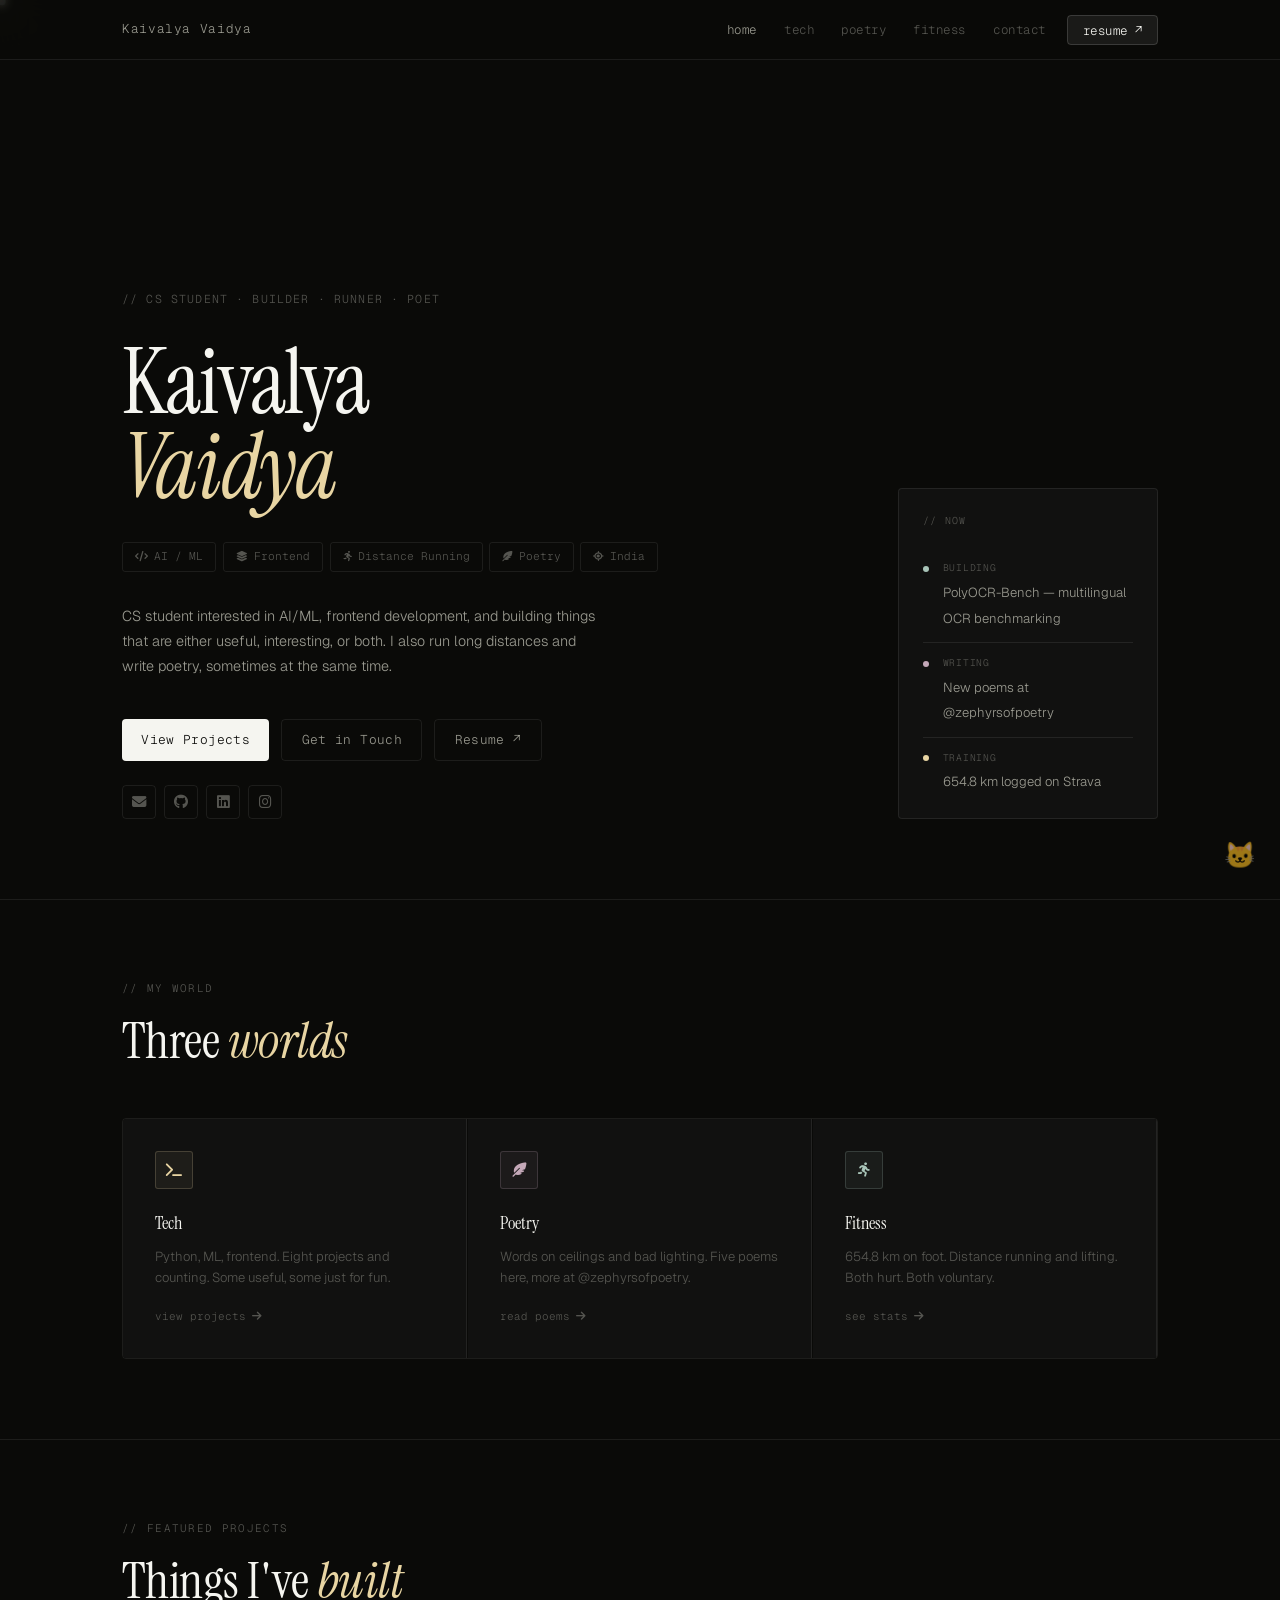
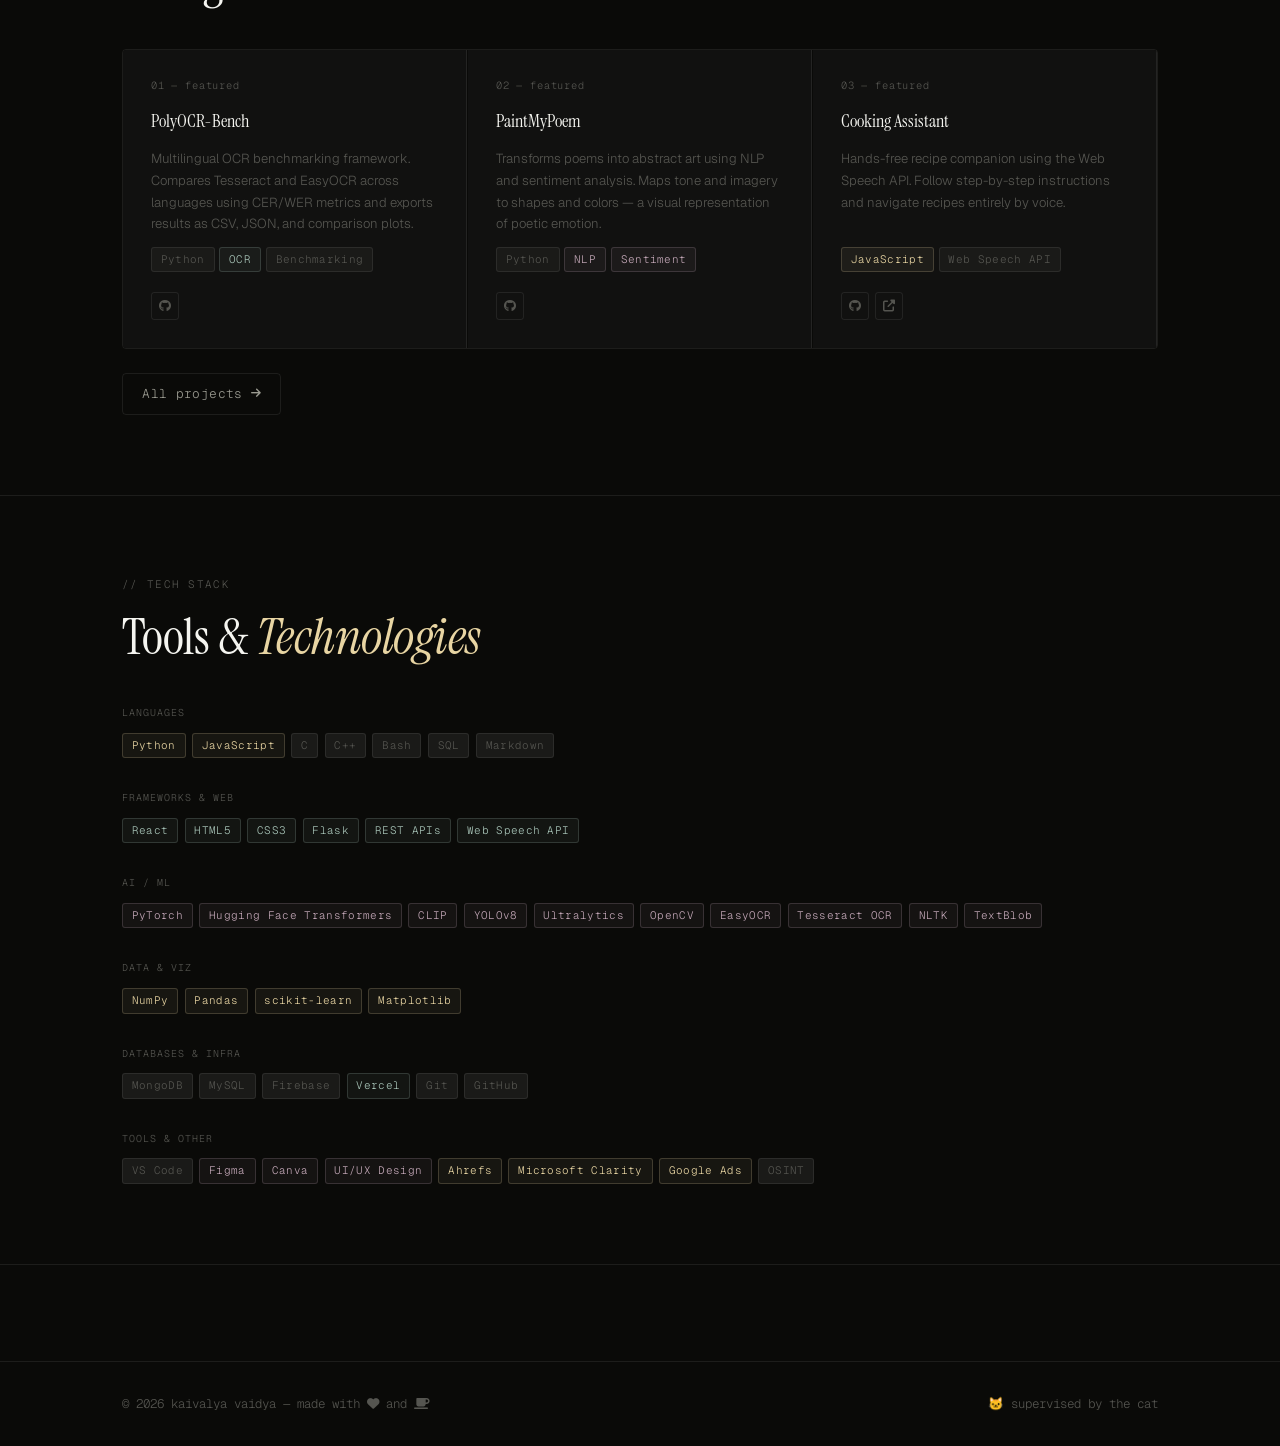
==== index.html @ 2d0f3a25 "theme redo" ====
<!DOCTYPE html>
<html lang="en">
<head>
<meta charset="UTF-8">
<meta name="viewport" content="width=device-width, initial-scale=1.0">
<title>Kaivalya Vaidya</title>
<link rel="icon" type="image/png" sizes="32x32" href="assets/favicon/favicon-32x32.png">
<link rel="icon" type="image/svg+xml" href="assets/favicon/favicon.svg">
<link rel="apple-touch-icon" sizes="180x180" href="assets/favicon/apple-touch-icon.png">
<link rel="preconnect" href="https://fonts.googleapis.com">
<link href="https://fonts.googleapis.com/css2?family=Instrument+Serif:ital@0;1&family=Geist+Mono:wght@300;400;500&family=Geist:wght@300;400;500&display=swap" rel="stylesheet">
<link href="https://cdnjs.cloudflare.com/ajax/libs/font-awesome/6.4.0/css/all.min.css" rel="stylesheet">
<link rel="stylesheet" href="css/main.css">
<style>
/* HERO */
.hero {
  min-height: 100vh;
  display: flex; align-items: flex-end;
  position: relative;
  border-bottom: 1px solid var(--line);
  overflow: hidden;
}
#hero-canvas {
  position: absolute; inset: 0;
  width: 100%; height: 100%;
  pointer-events: none; z-index: 0;
}
.hero-inner {
  position: relative; z-index: 1;
  width: 100%; max-width: 1100px;
  margin: 0 auto;
  padding: calc(var(--nav-h) + 6rem) 2rem 5rem;
  display: grid;
  grid-template-columns: 1fr 260px;
  gap: 4rem; align-items: end;
}
.hero-kicker {
  font-family: 'Geist Mono', monospace;
  font-size: 0.72rem; color: var(--t3);
  letter-spacing: 0.1em; text-transform: uppercase;
  margin-bottom: 2rem;
  opacity: 0; animation: riseUp 0.6s ease 0.1s forwards;
}
.hero-name {
  font-family: 'Instrument Serif', serif;
  font-size: clamp(3.5rem, 7vw, 6rem);
  font-weight: 400; line-height: 0.95;
  letter-spacing: -0.02em;
  margin-bottom: 2rem;
  opacity: 0; animation: riseUp 0.7s cubic-bezier(0.22,1,0.36,1) 0.2s forwards;
}
.hero-name .line2 { display: block; color: var(--gold); font-style: italic; }
.hero-chips {
  display: flex; flex-wrap: wrap; gap: 0.4rem;
  margin-bottom: 2rem;
  opacity: 0; animation: riseUp 0.6s ease 0.35s forwards;
}
.chip {
  display: inline-flex; align-items: center; gap: 0.4rem;
  padding: 0.3rem 0.75rem;
  border: 1px solid var(--line); border-radius: 3px;
  font-family: 'Geist Mono', monospace;
  font-size: 0.7rem; color: var(--t3);
  transition: border-color 0.2s, color 0.2s, transform 0.2s;
}
.chip:hover { border-color: var(--line-s); color: var(--t2); transform: translateY(-2px); }
.chip i { font-size: 0.65rem; }
.hero-bio {
  color: var(--t2); font-size: 0.9rem; line-height: 1.75;
  font-weight: 300; max-width: 480px; margin-bottom: 2.5rem;
  opacity: 0; animation: riseUp 0.6s ease 0.45s forwards;
}
.hero-actions {
  display: flex; gap: 0.75rem; flex-wrap: wrap;
  opacity: 0; animation: riseUp 0.6s ease 0.55s forwards;
}
.hero-socials {
  display: flex; gap: 0.5rem; margin-top: 1.5rem;
  opacity: 0; animation: riseUp 0.6s ease 0.65s forwards;
}

/* NOW CARD */
.now-card {
  background: var(--bg-2); border: 1px solid var(--line);
  border-radius: 4px; padding: 1.5rem;
  opacity: 0; animation: riseUp 0.7s cubic-bezier(0.22,1,0.36,1) 0.3s forwards;
}
.now-card-label {
  font-family: 'Geist Mono', monospace; font-size: 0.62rem;
  color: var(--t3); letter-spacing: 0.12em; text-transform: uppercase;
  margin-bottom: 1.2rem;
}
.now-item {
  display: flex; align-items: flex-start; gap: 0.85rem;
  padding: 0.75rem 0; border-bottom: 1px solid var(--line);
}
.now-item:last-child { border-bottom: none; padding-bottom: 0; }
.now-dot {
  width: 6px; height: 6px; border-radius: 50%; margin-top: 0.35rem; flex-shrink: 0;
}
.now-dot.blue  { background: var(--teal); }
.now-dot.pink  { background: var(--mauve); }
.now-dot.gold  { background: var(--gold); }
.now-item-text small {
  display: block; font-family: 'Geist Mono', monospace;
  font-size: 0.6rem; color: var(--t3); letter-spacing: 0.08em;
  text-transform: uppercase; margin-bottom: 0.2rem;
}
.now-item-text span { font-size: 0.82rem; color: var(--t2); font-weight: 300; }

/* WORLD SECTION */
.world-section {
  padding: 5rem 0; border-bottom: 1px solid var(--line);
}
.world-grid {
  display: grid; grid-template-columns: repeat(3,1fr);
  gap: 1px; margin-top: 3rem;
  border: 1px solid var(--line); border-radius: 4px; overflow: hidden;
}
.world-card {
  background: var(--bg-2); padding: 2rem;
  border-right: 1px solid var(--line);
  transition: background 0.2s; text-decoration: none; display: block;
}
.world-card:hover { background: var(--bg-3); }
.world-card-icon {
  width: 38px; height: 38px; border-radius: 3px;
  border: 1px solid var(--line); display: flex;
  align-items: center; justify-content: center;
  font-size: 0.9rem; margin-bottom: 1.25rem;
}
.world-card-icon.gold  { color: var(--gold);  border-color: rgba(232,213,163,0.2); background: rgba(232,213,163,0.06); }
.world-card-icon.teal  { color: var(--teal);  border-color: rgba(168,196,184,0.2); background: rgba(168,196,184,0.06); }
.world-card-icon.mauve { color: var(--mauve); border-color: rgba(196,168,184,0.2); background: rgba(196,168,184,0.06); }
.world-card h3 {
  font-family: 'Instrument Serif', serif; font-size: 1.15rem;
  font-weight: 400; color: var(--t1); margin-bottom: 0.5rem;
}
.world-card p { font-size: 0.82rem; color: var(--t3); line-height: 1.6; margin-bottom: 1.25rem; }
.world-link {
  font-family: 'Geist Mono', monospace; font-size: 0.68rem;
  color: var(--t3); display: flex; align-items: center; gap: 0.35rem;
  transition: color 0.2s;
}
.world-card:hover .world-link { color: var(--t2); }
.world-card:hover .world-link i { transform: translateX(3px); }
.world-link i { transition: transform 0.2s; }

/* FEATURED PROJECTS */
.featured-section { padding: 5rem 0; border-bottom: 1px solid var(--line); }
.projects-row {
  display: grid; grid-template-columns: repeat(3,1fr);
  gap: 1px; margin-top: 2.5rem;
  border: 1px solid var(--line); border-radius: 4px; overflow: hidden;
}
.proj-card {
  background: var(--bg-2); padding: 1.75rem;
  border-right: 1px solid var(--line);
  display: flex; flex-direction: column; gap: 0.75rem;
  transition: background 0.2s;
}
.proj-card:hover { background: var(--bg-3); }
.proj-num {
  font-family: 'Geist Mono', monospace; font-size: 0.65rem;
  color: var(--t3); letter-spacing: 0.08em;
}
.proj-name {
  font-family: 'Instrument Serif', serif; font-size: 1.15rem;
  font-weight: 400; color: var(--t1);
}
.proj-desc { font-size: 0.82rem; color: var(--t3); line-height: 1.65; flex: 1; font-weight: 300; }
.proj-tags { display: flex; flex-wrap: wrap; gap: 0.3rem; margin-top: auto; }
.proj-links { display: flex; gap: 0.4rem; margin-top: 0.5rem; }
.proj-links a {
  width: 28px; height: 28px; display: flex; align-items: center;
  justify-content: center; border: 1px solid var(--line); border-radius: 3px;
  color: var(--t3); font-size: 0.75rem; text-decoration: none; transition: all 0.2s;
}
.proj-links a:hover { border-color: var(--line-s); color: var(--t1); }

/* KEYFRAMES */
@keyframes riseUp {
  from { opacity: 0; transform: translateY(22px); }
  to   { opacity: 1; transform: translateY(0); }
}

@media (max-width: 900px) {
  .hero-inner { grid-template-columns: 1fr; gap: 2rem; }
  .now-card { display: none; }
  .world-grid { grid-template-columns: 1fr; }
  .projects-row { grid-template-columns: 1fr; }
}
@media (max-width: 560px) {
  .hero-name { font-size: clamp(2.8rem,12vw,3.5rem); }
}
</style>
</head>
<body>

<nav>
  <div class="nav-inner">
    <a href="index.html" class="logo">Kaivalya Vaidya</a>
    <ul class="nav-links">
      <li><a href="index.html" class="active">home</a></li>
      <li><a href="pages/tech.html">tech</a></li>
      <li><a href="pages/poetry.html">poetry</a></li>
      <li><a href="pages/running.html">fitness</a></li>
      <li><a href="pages/contact.html">contact</a></li>
      <li><a href="#" class="nav-pill resume-link hide-sm">resume ↗</a></li>
    </ul>
  </div>
</nav>

<section class="hero">
  <canvas id="hero-canvas"></canvas>
  <div class="hero-inner">
    <div class="hero-left">
      <div class="hero-kicker">// cs student · builder · runner · poet</div>
      <h1 class="hero-name">Kaivalya<span class="line2">Vaidya</span></h1>
      <div class="hero-chips">
        <span class="chip"><i class="fas fa-code"></i> AI / ML</span>
        <span class="chip"><i class="fas fa-layer-group"></i> Frontend</span>
        <span class="chip"><i class="fas fa-running"></i> Distance Running</span>
        <span class="chip"><i class="fas fa-feather-alt"></i> Poetry</span>
        <span class="chip"><i class="fas fa-location"></i>  India</span>
      </div>
      <p class="hero-bio">CS student interested in AI/ML, frontend development, and building things that are either useful, interesting, or both. I also run long distances and write poetry, sometimes at the same time.</p>
      <div class="hero-actions">
        <a href="pages/tech.html" class="btn btn-primary">View Projects</a>
        <a href="pages/contact.html" class="btn btn-ghost">Get in Touch</a>
        <a href="#" class="btn btn-ghost resume-link">Resume ↗</a>
      </div>
      <div class="hero-socials">
        <div class="social-links">
          <a href="mailto:kaivalyavaidya.work@gmail.com" title="Email"><i class="fas fa-envelope"></i></a>
          <a href="https://github.com/kayvour" target="_blank" title="GitHub"><i class="fab fa-github"></i></a>
          <a href="https://www.linkedin.com/in/kaivalya-vaidya/" target="_blank" title="LinkedIn"><i class="fab fa-linkedin"></i></a>
          <a href="https://www.instagram.com/zephyrsofpoetry" target="_blank" title="Instagram"><i class="fab fa-instagram"></i></a>
        </div>
      </div>
    </div>
    <div class="now-card">
      <div class="now-card-label">// now</div>
      <div class="now-item">
        <div class="now-dot blue"></div>
        <div class="now-item-text">
          <small>building</small>
          <span>PolyOCR-Bench — multilingual OCR benchmarking</span>
        </div>
      </div>
      <div class="now-item">
        <div class="now-dot pink"></div>
        <div class="now-item-text">
          <small>writing</small>
          <span>New poems at @zephyrsofpoetry</span>
        </div>
      </div>
      <div class="now-item">
        <div class="now-dot gold"></div>
        <div class="now-item-text">
          <small>training</small>
          <span>654.8 km logged on Strava</span>
        </div>
      </div>
    </div>
  </div>
</section>

<section class="world-section">
  <div class="container">
    <span class="section-label">// my world</span>
    <h2 class="section-title">Three <em>worlds</em></h2>
    <div class="world-grid">
      <a href="pages/tech.html" class="world-card fade-up">
        <div class="world-card-icon gold"><i class="fas fa-terminal"></i></div>
        <h3>Tech</h3>
        <p>Python, ML, frontend. Eight projects and counting. Some useful, some just for fun.</p>
        <span class="world-link">view projects <i class="fas fa-arrow-right"></i></span>
      </a>
      <a href="pages/poetry.html" class="world-card fade-up">
        <div class="world-card-icon mauve"><i class="fas fa-feather-alt"></i></div>
        <h3>Poetry</h3>
        <p>Words on ceilings and bad lighting. Five poems here, more at @zephyrsofpoetry.</p>
        <span class="world-link">read poems <i class="fas fa-arrow-right"></i></span>
      </a>
      <a href="pages/running.html" class="world-card fade-up">
        <div class="world-card-icon teal"><i class="fas fa-running"></i></div>
        <h3>Fitness</h3>
        <p>654.8 km on foot. Distance running and lifting. Both hurt. Both voluntary.</p>
        <span class="world-link">see stats <i class="fas fa-arrow-right"></i></span>
      </a>
    </div>
  </div>
</section>

<section class="featured-section">
  <div class="container">
    <span class="section-label">// featured projects</span>
    <h2 class="section-title">Things I've <em>built</em></h2>
    <div class="projects-row">
      <div class="proj-card fade-up">
        <div class="proj-num">01 — featured</div>
        <div class="proj-name">PolyOCR-Bench</div>
        <p class="proj-desc">Multilingual OCR benchmarking framework. Compares Tesseract and EasyOCR across languages using CER/WER metrics and exports results as CSV, JSON, and comparison plots.</p>
        <div class="proj-tags">
          <span class="tag">Python</span><span class="tag cool">OCR</span><span class="tag">Benchmarking</span>
        </div>
        <div class="proj-links">
          <a href="https://github.com/kayvour/poly-ocr" target="_blank"><i class="fab fa-github"></i></a>
        </div>
      </div>
      <div class="proj-card fade-up">
        <div class="proj-num">02 — featured</div>
        <div class="proj-name">PaintMyPoem</div>
        <p class="proj-desc">Transforms poems into abstract art using NLP and sentiment analysis. Maps tone and imagery to shapes and colors — a visual representation of poetic emotion.</p>
        <div class="proj-tags">
          <span class="tag">Python</span><span class="tag soft">NLP</span><span class="tag soft">Sentiment</span>
        </div>
        <div class="proj-links">
          <a href="https://github.com/kayvour/PaintMyPoem" target="_blank"><i class="fab fa-github"></i></a>
        </div>
      </div>
      <div class="proj-card fade-up">
        <div class="proj-num">03 — featured</div>
        <div class="proj-name">Cooking Assistant</div>
        <p class="proj-desc">Hands-free recipe companion using the Web Speech API. Follow step-by-step instructions and navigate recipes entirely by voice.</p>
        <div class="proj-tags">
          <span class="tag warm">JavaScript</span><span class="tag">Web Speech API</span>
        </div>
        <div class="proj-links">
          <a href="https://github.com/kayvour/cooking-assistant" target="_blank"><i class="fab fa-github"></i></a>
          <a href="https://cooking-assistant-phi.vercel.app/" target="_blank"><i class="fas fa-external-link-alt"></i></a>
        </div>
      </div>
    </div>
    <div style="margin-top:1.5rem;">
      <a href="pages/tech.html" class="btn btn-ghost">All projects <i class="fas fa-arrow-right" style="font-size:0.7rem;"></i></a>
    </div>
  </div>
</section>

<section style="padding:5rem 0;border-bottom:1px solid var(--line);">
  <div class="container">
    <span class="section-label">// tech stack</span>
    <h2 class="section-title">Tools &amp; <em>Technologies</em></h2>

    <div style="display:flex;flex-direction:column;gap:2rem;margin-top:2.5rem;">

      <div class="fade-up">
        <div style="font-family:'Geist Mono',monospace;font-size:0.62rem;color:var(--t3);letter-spacing:0.1em;text-transform:uppercase;margin-bottom:0.75rem;">languages</div>
        <div style="display:flex;flex-wrap:wrap;gap:0.4rem;">
          <span class="tag warm">Python</span><span class="tag warm">JavaScript</span><span class="tag">C</span><span class="tag">C++</span><span class="tag">Bash</span><span class="tag">SQL</span><span class="tag">Markdown</span>
        </div>
      </div>

      <div class="fade-up">
        <div style="font-family:'Geist Mono',monospace;font-size:0.62rem;color:var(--t3);letter-spacing:0.1em;text-transform:uppercase;margin-bottom:0.75rem;">frameworks &amp; web</div>
        <div style="display:flex;flex-wrap:wrap;gap:0.4rem;">
          <span class="tag cool">React</span><span class="tag cool">HTML5</span><span class="tag cool">CSS3</span><span class="tag cool">Flask</span><span class="tag cool">REST APIs</span><span class="tag cool">Web Speech API</span>
        </div>
      </div>

      <div class="fade-up">
        <div style="font-family:'Geist Mono',monospace;font-size:0.62rem;color:var(--t3);letter-spacing:0.1em;text-transform:uppercase;margin-bottom:0.75rem;">ai / ml</div>
        <div style="display:flex;flex-wrap:wrap;gap:0.4rem;">
          <span class="tag soft">PyTorch</span><span class="tag soft">Hugging Face Transformers</span><span class="tag soft">CLIP</span><span class="tag soft">YOLOv8</span><span class="tag soft">Ultralytics</span><span class="tag soft">OpenCV</span><span class="tag soft">EasyOCR</span><span class="tag soft">Tesseract OCR</span><span class="tag soft">NLTK</span><span class="tag soft">TextBlob</span>
        </div>
      </div>

      <div class="fade-up">
        <div style="font-family:'Geist Mono',monospace;font-size:0.62rem;color:var(--t3);letter-spacing:0.1em;text-transform:uppercase;margin-bottom:0.75rem;">data &amp; viz</div>
        <div style="display:flex;flex-wrap:wrap;gap:0.4rem;">
          <span class="tag warm">NumPy</span><span class="tag warm">Pandas</span><span class="tag warm">scikit-learn</span><span class="tag warm">Matplotlib</span>
        </div>
      </div>

      <div class="fade-up">
        <div style="font-family:'Geist Mono',monospace;font-size:0.62rem;color:var(--t3);letter-spacing:0.1em;text-transform:uppercase;margin-bottom:0.75rem;">databases &amp; infra</div>
        <div style="display:flex;flex-wrap:wrap;gap:0.4rem;">
          <span class="tag">MongoDB</span><span class="tag">MySQL</span><span class="tag">Firebase</span><span class="tag cool">Vercel</span><span class="tag">Git</span><span class="tag">GitHub</span>
        </div>
      </div>

      <div class="fade-up">
        <div style="font-family:'Geist Mono',monospace;font-size:0.62rem;color:var(--t3);letter-spacing:0.1em;text-transform:uppercase;margin-bottom:0.75rem;">tools &amp; other</div>
        <div style="display:flex;flex-wrap:wrap;gap:0.4rem;">
          <span class="tag">VS Code</span><span class="tag soft">Figma</span><span class="tag soft">Canva</span><span class="tag soft">UI/UX Design</span><span class="tag warm">Ahrefs</span><span class="tag warm">Microsoft Clarity</span><span class="tag warm">Google Ads</span><span class="tag">OSINT</span>
        </div>
      </div>

    </div>
  </div>
</section>

<footer>
  <div class="footer-inner">
    <p>© 2026 kaivalya vaidya — made with <i class="fas fa-heart"></i> and <i class="fas fa-coffee"></i></p>
    <p>🐱 supervised by the cat</p>
  </div>
</footer>

<div id="floatingCat">🐱</div>
<script src="js/main.js"></script>
</body>
</html>
---- css/main.css ----
@import url('https://fonts.googleapis.com/css2?family=Instrument+Serif:ital@0;1&family=Geist+Mono:wght@300;400;500&family=Geist:wght@300;400;500&display=swap');

* { margin: 0; padding: 0; box-sizing: border-box; }

:root {
  --bg:        #0a0a08;
  --bg-2:      #111110;
  --bg-3:      #1a1a18;
  --line:      rgba(255,255,255,0.08);
  --line-s:    rgba(255,255,255,0.14);
  --t1:        #f5f5f0;
  --t2:        #9a9a90;
  --t3:        #555550;
  --gold:      #e8d5a3;
  --teal:      #a8c4b8;
  --mauve:     #c4a8b8;
  --nav-h:     60px;
}

::-webkit-scrollbar       { width: 3px; }
::-webkit-scrollbar-track { background: transparent; }
::-webkit-scrollbar-thumb { background: var(--line-s); border-radius: 2px; }
html { scroll-behavior: smooth; }

body {
  font-family: 'Geist', sans-serif;
  background: var(--bg);
  color: var(--t1);
  line-height: 1.6;
  min-height: 100vh;
  overflow-x: hidden;
  font-weight: 300;
}

/* ---- NAV ---- */
nav {
  position: fixed; top: 0; width: 100%;
  height: var(--nav-h);
  background: rgba(10,10,8,0.82);
  backdrop-filter: blur(18px);
  -webkit-backdrop-filter: blur(18px);
  border-bottom: 1px solid var(--line);
  z-index: 1000;
}
.nav-inner {
  max-width: 1100px; margin: 0 auto;
  padding: 0 2rem; height: 100%;
  display: flex; justify-content: space-between; align-items: center;
}
.logo {
  font-family: 'Geist Mono', monospace;
  font-size: 0.8rem; color: var(--t2);
  text-decoration: none; letter-spacing: 0.05em;
  transition: color 0.2s;
}
.logo:hover { color: var(--t1); }
.nav-links { display: flex; list-style: none; align-items: center; }
.nav-links a {
  color: var(--t3); text-decoration: none;
  font-size: 0.78rem; font-family: 'Geist Mono', monospace;
  padding: 0.4rem 0.85rem; letter-spacing: 0.04em;
  transition: color 0.2s;
}
.nav-links a:hover { color: var(--t1); }
.nav-links a.active { color: var(--t2); }
.nav-pill {
  color: var(--t1) !important;
  background: var(--bg-3) !important;
  border: 1px solid var(--line-s) !important;
  border-radius: 4px !important;
  padding: 0.35rem 0.9rem !important;
  margin-left: 0.5rem;
  transition: border-color 0.2s, color 0.2s !important;
}
.nav-pill:hover { border-color: var(--gold) !important; color: var(--gold) !important; }

/* ---- LAYOUT ---- */
.container { max-width: 1100px; margin: 0 auto; padding: 0 2rem; }
.section-label {
  font-family: 'Geist Mono', monospace;
  font-size: 0.68rem; color: var(--t3);
  letter-spacing: 0.12em; text-transform: uppercase;
  margin-bottom: 1rem; display: block;
}
.section-title {
  font-family: 'Instrument Serif', serif;
  font-size: clamp(2.2rem, 4vw, 3.2rem);
  font-weight: 400; letter-spacing: -0.01em; line-height: 1.1;
  margin-bottom: 1rem;
}
.section-title em { font-style: italic; color: var(--gold); }

/* ---- TAGS ---- */
.tag {
  display: inline-block;
  padding: 0.18rem 0.55rem; border-radius: 3px;
  font-size: 0.68rem; font-family: 'Geist Mono', monospace;
  background: var(--bg-3); color: var(--t3);
  border: 1px solid var(--line); letter-spacing: 0.03em;
}
.tag.warm  { color: var(--gold);  border-color: rgba(232,213,163,0.2); background: rgba(232,213,163,0.06); }
.tag.cool  { color: var(--teal);  border-color: rgba(168,196,184,0.2); background: rgba(168,196,184,0.06); }
.tag.soft  { color: var(--mauve); border-color: rgba(196,168,184,0.2); background: rgba(196,168,184,0.06); }
.tag.green { color: var(--teal);  border-color: rgba(168,196,184,0.2); background: rgba(168,196,184,0.06); }
.tag.orange{ color: var(--gold);  border-color: rgba(232,213,163,0.2); background: rgba(232,213,163,0.06); }
.tag.pink  { color: var(--mauve); border-color: rgba(196,168,184,0.2); background: rgba(196,168,184,0.06); }

/* ---- BTNS ---- */
.btn {
  display: inline-flex; align-items: center; gap: 0.5rem;
  padding: 0.6rem 1.2rem; border-radius: 4px;
  font-size: 0.8rem; font-family: 'Geist Mono', monospace;
  cursor: pointer; transition: all 0.2s;
  text-decoration: none; border: none; letter-spacing: 0.03em;
}
.btn-primary { background: var(--t1); color: var(--bg); }
.btn-primary:hover { background: var(--gold); color: var(--bg); }
.btn-ghost { background: transparent; color: var(--t2); border: 1px solid var(--line); }
.btn-ghost:hover { border-color: var(--line-s); color: var(--t1); }

/* ---- SOCIAL ICONS ---- */
.social-links { display: flex; gap: 0.5rem; align-items: center; }
.social-links a {
  display: flex; align-items: center; justify-content: center;
  width: 34px; height: 34px;
  background: transparent; border: 1px solid var(--line);
  border-radius: 4px; color: var(--t3); font-size: 0.9rem;
  text-decoration: none; transition: all 0.2s;
}
.social-links a:hover { border-color: var(--line-s); color: var(--t1); }

/* ---- FOOTER ---- */
footer { border-top: 1px solid var(--line); padding: 2rem 0; margin-top: 6rem; }
.footer-inner {
  max-width: 1100px; margin: 0 auto; padding: 0 2rem;
  display: flex; justify-content: space-between; align-items: center;
  gap: 1rem; flex-wrap: wrap;
}
.footer-inner p { color: var(--t3); font-size: 0.78rem; font-family: 'Geist Mono', monospace; }

/* ---- FLOATING CAT ---- */
#floatingCat {
  position: fixed; bottom: 24px; right: 24px;
  font-size: 1.6rem; z-index: 999; cursor: pointer;
  user-select: none; animation: catFloat 5s ease-in-out infinite;
  transition: transform 0.2s; opacity: 0.6;
}
#floatingCat:hover { opacity: 1; transform: scale(1.1); }
@keyframes catFloat { 0%,100%{transform:translateY(0)} 50%{transform:translateY(-8px)} }
.cat-bubble {
  position: fixed; bottom: 72px; right: 24px; max-width: 200px;
  background: var(--bg-2); border: 1px solid var(--line-s);
  padding: 8px 12px; border-radius: 8px 8px 2px 8px;
  font-family: 'Geist Mono', monospace; font-size: 0.72rem;
  color: var(--t2); z-index: 998; pointer-events: none;
  animation: bubblePop 4s ease forwards;
}
@keyframes bubblePop {
  0%{opacity:0;transform:translateY(6px)}
  10%,80%{opacity:1;transform:translateY(0)}
  100%{opacity:0}
}

/* ---- SCROLL FADE ---- */
.fade-up {
  opacity: 0; transform: translateY(24px);
  transition: opacity 0.6s ease, transform 0.6s ease;
}
.fade-up.visible { opacity: 1; transform: translateY(0); }

/* ---- RESPONSIVE ---- */
@media (max-width: 768px) {
  .container { padding: 0 1.25rem; }
  .nav-links a { font-size: 0.72rem; padding: 0.35rem 0.55rem; }
}
@media (max-width: 560px) {
  .nav-links .hide-sm { display: none; }
  .logo { font-size: 0.72rem; }
}
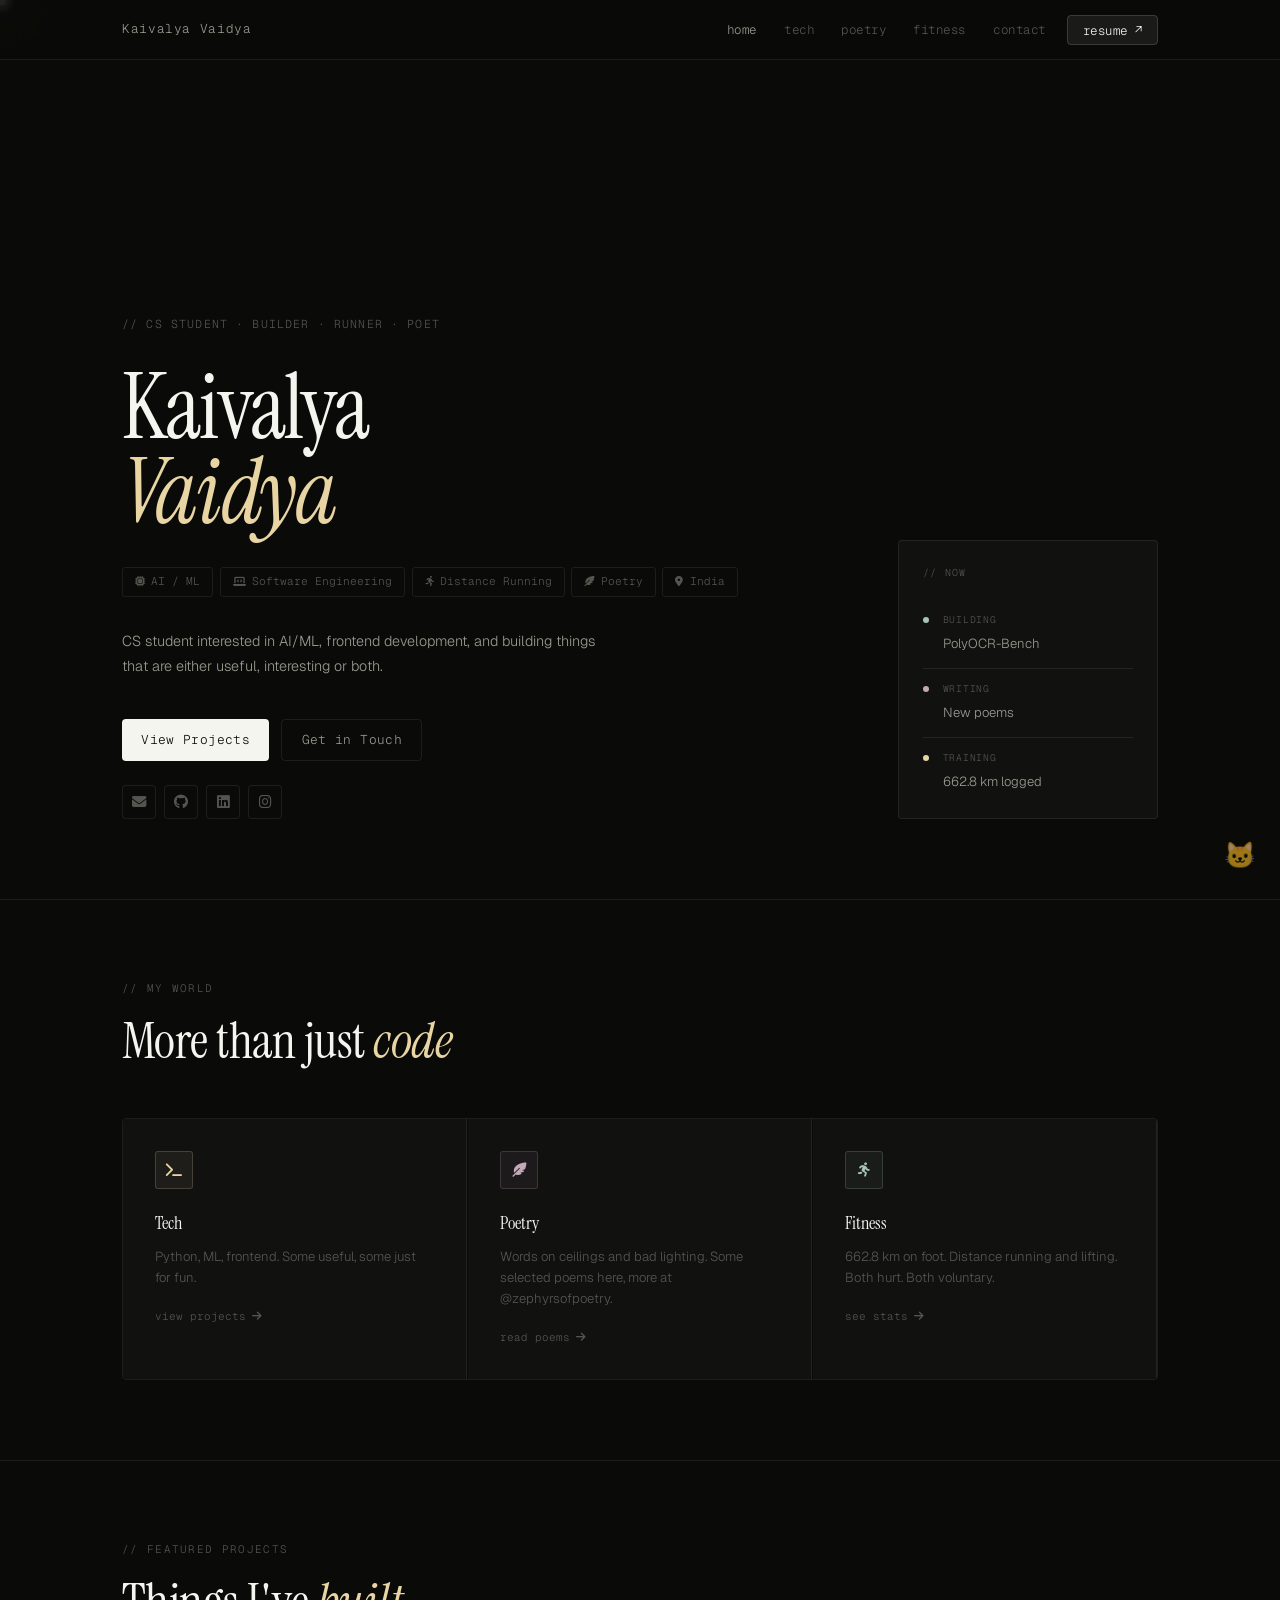
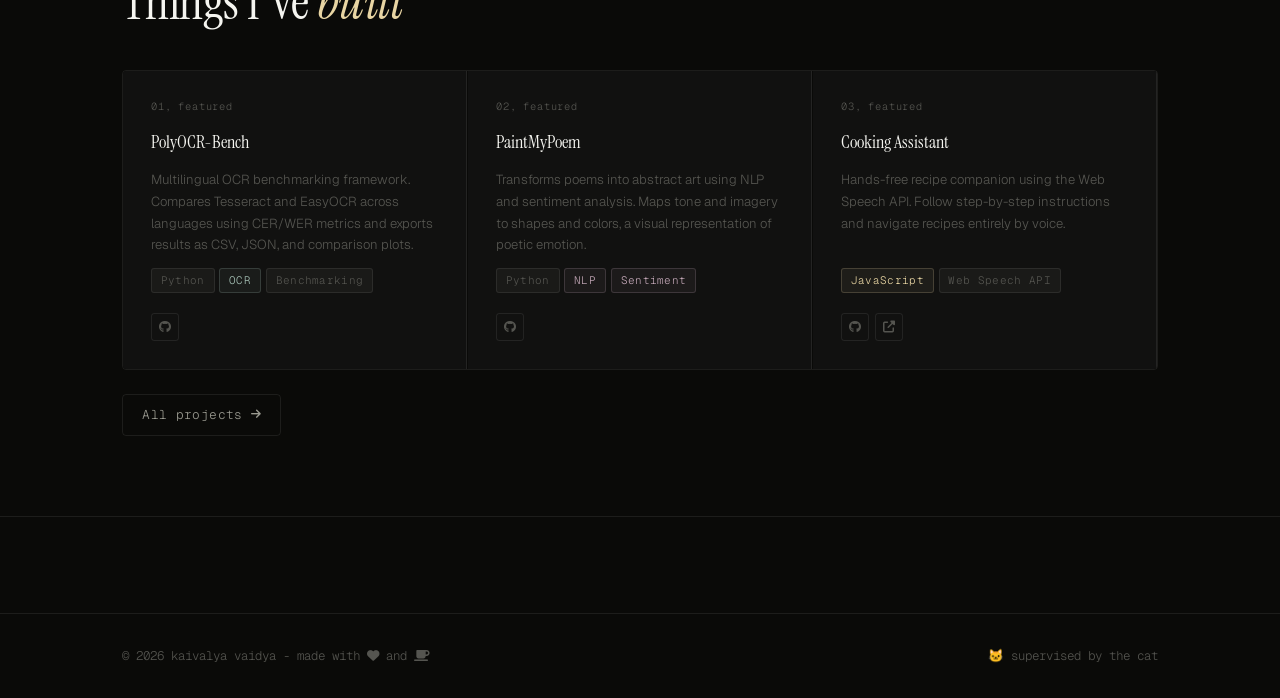
==== commit b24b2136: "updates and fixes" ====
--- a/index.html
+++ b/index.html
@@ -1,292 +1,539 @@
 <!DOCTYPE html>
-<html lang="en">
+<html lang="en" style="background:#0a0a08;">
 <head>
 <meta charset="UTF-8">
 <meta name="viewport" content="width=device-width, initial-scale=1.0">
+
+<meta name="description" content="CS student building things in AI/ML and frontend. Runner, poet, based in India.">
+<meta name="keywords" content="Kaivalya Vaidya, kayvour, AI ML, frontend developer, Python, portfolio">
+<meta name="author" content="Kaivalya Vaidya">
+
 <title>Kaivalya Vaidya</title>
-<link rel="icon" type="image/png" sizes="32x32" href="assets/favicon/favicon-32x32.png">
-<link rel="icon" type="image/svg+xml" href="assets/favicon/favicon.svg">
-<link rel="apple-touch-icon" sizes="180x180" href="assets/favicon/apple-touch-icon.png">
+
+<link rel="icon" type="image/svg+xml" href="./assets/favicon/favicon.svg">
+
 <link rel="preconnect" href="https://fonts.googleapis.com">
+
 <link href="https://fonts.googleapis.com/css2?family=Instrument+Serif:ital@0;1&family=Geist+Mono:wght@300;400;500&family=Geist:wght@300;400;500&display=swap" rel="stylesheet">
+
 <link href="https://cdnjs.cloudflare.com/ajax/libs/font-awesome/6.4.0/css/all.min.css" rel="stylesheet">
-<link rel="stylesheet" href="css/main.css">
+
+<link rel="stylesheet" href="./css/main.css">
+
 <style>
+
 /* HERO */
+
 .hero {
   min-height: 100vh;
-  display: flex; align-items: flex-end;
+  display: flex;
+  align-items: flex-end;
   position: relative;
   border-bottom: 1px solid var(--line);
-  overflow: hidden;
-}
-#hero-canvas {
-  position: absolute; inset: 0;
-  width: 100%; height: 100%;
-  pointer-events: none; z-index: 0;
-}
+}
+
 .hero-inner {
-  position: relative; z-index: 1;
-  width: 100%; max-width: 1100px;
+  position: relative;
+  z-index: 1;
+  width: 100%;
+  max-width: 1100px;
   margin: 0 auto;
   padding: calc(var(--nav-h) + 6rem) 2rem 5rem;
+
   display: grid;
   grid-template-columns: 1fr 260px;
-  gap: 4rem; align-items: end;
-}
+  gap: 4rem;
+  align-items: end;
+}
+
 .hero-kicker {
   font-family: 'Geist Mono', monospace;
-  font-size: 0.72rem; color: var(--t3);
-  letter-spacing: 0.1em; text-transform: uppercase;
+  font-size: 0.72rem;
+  color: var(--t3);
+  letter-spacing: 0.1em;
+  text-transform: uppercase;
   margin-bottom: 2rem;
-  opacity: 0; animation: riseUp 0.6s ease 0.1s forwards;
-}
+
+  opacity: 0;
+  animation: riseUp 0.6s ease 0.1s forwards;
+}
+
 .hero-name {
   font-family: 'Instrument Serif', serif;
   font-size: clamp(3.5rem, 7vw, 6rem);
-  font-weight: 400; line-height: 0.95;
+  font-weight: 400;
+  line-height: 0.95;
   letter-spacing: -0.02em;
   margin-bottom: 2rem;
-  opacity: 0; animation: riseUp 0.7s cubic-bezier(0.22,1,0.36,1) 0.2s forwards;
-}
-.hero-name .line2 { display: block; color: var(--gold); font-style: italic; }
+
+  opacity: 0;
+  animation: riseUp 0.7s cubic-bezier(0.22,1,0.36,1) 0.2s forwards;
+}
+
+.hero-name .line2 {
+  display: block;
+  color: var(--gold);
+  font-style: italic;
+}
+
 .hero-chips {
-  display: flex; flex-wrap: wrap; gap: 0.4rem;
+  display: flex;
+  flex-wrap: wrap;
+  gap: 0.4rem;
   margin-bottom: 2rem;
-  opacity: 0; animation: riseUp 0.6s ease 0.35s forwards;
-}
+
+  opacity: 0;
+  animation: riseUp 0.6s ease 0.35s forwards;
+}
+
 .chip {
-  display: inline-flex; align-items: center; gap: 0.4rem;
+  display: inline-flex;
+  align-items: center;
+  gap: 0.4rem;
+
   padding: 0.3rem 0.75rem;
-  border: 1px solid var(--line); border-radius: 3px;
+  border: 1px solid var(--line);
+  border-radius: 3px;
+
   font-family: 'Geist Mono', monospace;
-  font-size: 0.7rem; color: var(--t3);
+  font-size: 0.7rem;
+  color: var(--t3);
+
   transition: border-color 0.2s, color 0.2s, transform 0.2s;
 }
-.chip:hover { border-color: var(--line-s); color: var(--t2); transform: translateY(-2px); }
-.chip i { font-size: 0.65rem; }
+
+.chip:hover {
+  border-color: var(--line-s);
+  color: var(--t2);
+  transform: translateY(-2px);
+}
+
+.chip i {
+  font-size: 0.65rem;
+}
+
 .hero-bio {
-  color: var(--t2); font-size: 0.9rem; line-height: 1.75;
-  font-weight: 300; max-width: 480px; margin-bottom: 2.5rem;
-  opacity: 0; animation: riseUp 0.6s ease 0.45s forwards;
-}
+  color: var(--t2);
+  font-size: 0.9rem;
+  line-height: 1.75;
+  font-weight: 300;
+  max-width: 480px;
+  margin-bottom: 2.5rem;
+
+  opacity: 0;
+  animation: riseUp 0.6s ease 0.45s forwards;
+}
+
 .hero-actions {
-  display: flex; gap: 0.75rem; flex-wrap: wrap;
-  opacity: 0; animation: riseUp 0.6s ease 0.55s forwards;
-}
+  display: flex;
+  gap: 0.75rem;
+  flex-wrap: wrap;
+
+  opacity: 0;
+  animation: riseUp 0.6s ease 0.55s forwards;
+}
+
 .hero-socials {
-  display: flex; gap: 0.5rem; margin-top: 1.5rem;
-  opacity: 0; animation: riseUp 0.6s ease 0.65s forwards;
+  display: flex;
+  gap: 0.5rem;
+  margin-top: 1.5rem;
+
+  opacity: 0;
+  animation: riseUp 0.6s ease 0.65s forwards;
 }
 
 /* NOW CARD */
+
 .now-card {
-  background: var(--bg-2); border: 1px solid var(--line);
-  border-radius: 4px; padding: 1.5rem;
-  opacity: 0; animation: riseUp 0.7s cubic-bezier(0.22,1,0.36,1) 0.3s forwards;
-}
+  background: var(--bg-2);
+  border: 1px solid var(--line);
+  border-radius: 4px;
+  padding: 1.5rem;
+
+  opacity: 0;
+  animation: riseUp 0.7s cubic-bezier(0.22,1,0.36,1) 0.3s forwards;
+}
+
 .now-card-label {
-  font-family: 'Geist Mono', monospace; font-size: 0.62rem;
-  color: var(--t3); letter-spacing: 0.12em; text-transform: uppercase;
+  font-family: 'Geist Mono', monospace;
+  font-size: 0.62rem;
+  color: var(--t3);
+  letter-spacing: 0.12em;
+  text-transform: uppercase;
   margin-bottom: 1.2rem;
 }
+
 .now-item {
-  display: flex; align-items: flex-start; gap: 0.85rem;
-  padding: 0.75rem 0; border-bottom: 1px solid var(--line);
-}
-.now-item:last-child { border-bottom: none; padding-bottom: 0; }
+  display: flex;
+  align-items: flex-start;
+  gap: 0.85rem;
+
+  padding: 0.75rem 0;
+  border-bottom: 1px solid var(--line);
+}
+
+.now-item:last-child {
+  border-bottom: none;
+  padding-bottom: 0;
+}
+
 .now-dot {
-  width: 6px; height: 6px; border-radius: 50%; margin-top: 0.35rem; flex-shrink: 0;
-}
+  width: 6px;
+  height: 6px;
+  border-radius: 50%;
+  margin-top: 0.35rem;
+  flex-shrink: 0;
+}
+
 .now-dot.blue  { background: var(--teal); }
 .now-dot.pink  { background: var(--mauve); }
 .now-dot.gold  { background: var(--gold); }
+
 .now-item-text small {
-  display: block; font-family: 'Geist Mono', monospace;
-  font-size: 0.6rem; color: var(--t3); letter-spacing: 0.08em;
-  text-transform: uppercase; margin-bottom: 0.2rem;
-}
-.now-item-text span { font-size: 0.82rem; color: var(--t2); font-weight: 300; }
-
-/* WORLD SECTION */
+  display: block;
+  font-family: 'Geist Mono', monospace;
+  font-size: 0.6rem;
+  color: var(--t3);
+  letter-spacing: 0.08em;
+  text-transform: uppercase;
+  margin-bottom: 0.2rem;
+}
+
+.now-item-text span {
+  font-size: 0.82rem;
+  color: var(--t2);
+  font-weight: 300;
+}
+
+/* WORLD */
+
 .world-section {
-  padding: 5rem 0; border-bottom: 1px solid var(--line);
-}
+  padding: 5rem 0;
+  border-bottom: 1px solid var(--line);
+}
+
 .world-grid {
-  display: grid; grid-template-columns: repeat(3,1fr);
-  gap: 1px; margin-top: 3rem;
-  border: 1px solid var(--line); border-radius: 4px; overflow: hidden;
-}
+  display: grid;
+  grid-template-columns: repeat(3,1fr);
+  gap: 1px;
+  margin-top: 3rem;
+
+  border: 1px solid var(--line);
+  border-radius: 4px;
+  overflow: hidden;
+}
+
 .world-card {
-  background: var(--bg-2); padding: 2rem;
+  background: var(--bg-2);
+  padding: 2rem;
   border-right: 1px solid var(--line);
-  transition: background 0.2s; text-decoration: none; display: block;
-}
-.world-card:hover { background: var(--bg-3); }
+
+  transition: background 0.2s;
+  text-decoration: none;
+  display: block;
+}
+
+.world-card:hover {
+  background: var(--bg-3);
+}
+
 .world-card-icon {
-  width: 38px; height: 38px; border-radius: 3px;
-  border: 1px solid var(--line); display: flex;
-  align-items: center; justify-content: center;
-  font-size: 0.9rem; margin-bottom: 1.25rem;
-}
-.world-card-icon.gold  { color: var(--gold);  border-color: rgba(232,213,163,0.2); background: rgba(232,213,163,0.06); }
-.world-card-icon.teal  { color: var(--teal);  border-color: rgba(168,196,184,0.2); background: rgba(168,196,184,0.06); }
-.world-card-icon.mauve { color: var(--mauve); border-color: rgba(196,168,184,0.2); background: rgba(196,168,184,0.06); }
+  width: 38px;
+  height: 38px;
+  border-radius: 3px;
+  border: 1px solid var(--line);
+
+  display: flex;
+  align-items: center;
+  justify-content: center;
+
+  font-size: 0.9rem;
+  margin-bottom: 1.25rem;
+}
+
+.world-card-icon.gold {
+  color: var(--gold);
+  border-color: rgba(232,213,163,0.2);
+  background: rgba(232,213,163,0.06);
+}
+
+.world-card-icon.teal {
+  color: var(--teal);
+  border-color: rgba(168,196,184,0.2);
+  background: rgba(168,196,184,0.06);
+}
+
+.world-card-icon.mauve {
+  color: var(--mauve);
+  border-color: rgba(196,168,184,0.2);
+  background: rgba(196,168,184,0.06);
+}
+
 .world-card h3 {
-  font-family: 'Instrument Serif', serif; font-size: 1.15rem;
-  font-weight: 400; color: var(--t1); margin-bottom: 0.5rem;
-}
-.world-card p { font-size: 0.82rem; color: var(--t3); line-height: 1.6; margin-bottom: 1.25rem; }
+  font-family: 'Instrument Serif', serif;
+  font-size: 1.15rem;
+  font-weight: 400;
+  color: var(--t1);
+  margin-bottom: 0.5rem;
+}
+
+.world-card p {
+  font-size: 0.82rem;
+  color: var(--t3);
+  line-height: 1.6;
+  margin-bottom: 1.25rem;
+}
+
 .world-link {
-  font-family: 'Geist Mono', monospace; font-size: 0.68rem;
-  color: var(--t3); display: flex; align-items: center; gap: 0.35rem;
-  transition: color 0.2s;
-}
-.world-card:hover .world-link { color: var(--t2); }
-.world-card:hover .world-link i { transform: translateX(3px); }
-.world-link i { transition: transform 0.2s; }
-
-/* FEATURED PROJECTS */
-.featured-section { padding: 5rem 0; border-bottom: 1px solid var(--line); }
+  font-family: 'Geist Mono', monospace;
+  font-size: 0.68rem;
+  color: var(--t3);
+
+  display: flex;
+  align-items: center;
+  gap: 0.35rem;
+}
+
+.featured-section {
+  padding: 5rem 0;
+  border-bottom: 1px solid var(--line);
+}
+
 .projects-row {
-  display: grid; grid-template-columns: repeat(3,1fr);
-  gap: 1px; margin-top: 2.5rem;
-  border: 1px solid var(--line); border-radius: 4px; overflow: hidden;
-}
+  display: grid;
+  grid-template-columns: repeat(3,1fr);
+  gap: 1px;
+  margin-top: 2.5rem;
+
+  border: 1px solid var(--line);
+  border-radius: 4px;
+  overflow: hidden;
+}
+
 .proj-card {
-  background: var(--bg-2); padding: 1.75rem;
+  background: var(--bg-2);
+  padding: 1.75rem;
   border-right: 1px solid var(--line);
-  display: flex; flex-direction: column; gap: 0.75rem;
+
+  display: flex;
+  flex-direction: column;
+  gap: 0.75rem;
+
   transition: background 0.2s;
 }
-.proj-card:hover { background: var(--bg-3); }
+
+.proj-card:hover {
+  background: var(--bg-3);
+}
+
 .proj-num {
-  font-family: 'Geist Mono', monospace; font-size: 0.65rem;
-  color: var(--t3); letter-spacing: 0.08em;
-}
+  font-family: 'Geist Mono', monospace;
+  font-size: 0.65rem;
+  color: var(--t3);
+  letter-spacing: 0.08em;
+}
+
 .proj-name {
-  font-family: 'Instrument Serif', serif; font-size: 1.15rem;
-  font-weight: 400; color: var(--t1);
-}
-.proj-desc { font-size: 0.82rem; color: var(--t3); line-height: 1.65; flex: 1; font-weight: 300; }
-.proj-tags { display: flex; flex-wrap: wrap; gap: 0.3rem; margin-top: auto; }
-.proj-links { display: flex; gap: 0.4rem; margin-top: 0.5rem; }
+  font-family: 'Instrument Serif', serif;
+  font-size: 1.15rem;
+  font-weight: 400;
+  color: var(--t1);
+}
+
+.proj-desc {
+  font-size: 0.82rem;
+  color: var(--t3);
+  line-height: 1.65;
+  flex: 1;
+  font-weight: 300;
+}
+
+.proj-tags {
+  display: flex;
+  flex-wrap: wrap;
+  gap: 0.3rem;
+  margin-top: auto;
+}
+
+.proj-links {
+  display: flex;
+  gap: 0.4rem;
+  margin-top: 0.5rem;
+}
+
 .proj-links a {
-  width: 28px; height: 28px; display: flex; align-items: center;
-  justify-content: center; border: 1px solid var(--line); border-radius: 3px;
-  color: var(--t3); font-size: 0.75rem; text-decoration: none; transition: all 0.2s;
-}
-.proj-links a:hover { border-color: var(--line-s); color: var(--t1); }
-
-/* KEYFRAMES */
+  width: 28px;
+  height: 28px;
+
+  display: flex;
+  align-items: center;
+  justify-content: center;
+
+  border: 1px solid var(--line);
+  border-radius: 3px;
+
+  color: var(--t3);
+  font-size: 0.75rem;
+  text-decoration: none;
+}
+
 @keyframes riseUp {
-  from { opacity: 0; transform: translateY(22px); }
-  to   { opacity: 1; transform: translateY(0); }
+  from {
+    opacity: 0;
+    transform: translateY(22px);
+  }
+
+  to {
+    opacity: 1;
+    transform: translateY(0);
+  }
 }
 
 @media (max-width: 900px) {
-  .hero-inner { grid-template-columns: 1fr; gap: 2rem; }
-  .now-card { display: none; }
-  .world-grid { grid-template-columns: 1fr; }
-  .projects-row { grid-template-columns: 1fr; }
-}
+
+  .hero-inner {
+    grid-template-columns: 1fr;
+    gap: 2rem;
+  }
+
+  .now-card {
+    display: none;
+  }
+
+  .world-grid,
+  .projects-row {
+    grid-template-columns: 1fr;
+  }
+}
+
 @media (max-width: 560px) {
-  .hero-name { font-size: clamp(2.8rem,12vw,3.5rem); }
-}
+
+  .hero-name {
+    font-size: clamp(2.8rem,12vw,3.5rem);
+  }
+}
+
 </style>
 </head>
+
 <body>
+
+<canvas id="page-canvas"></canvas>
 
 <nav>
   <div class="nav-inner">
-    <a href="index.html" class="logo">Kaivalya Vaidya</a>
+    <a href="./index.html" class="logo">Kaivalya Vaidya</a>
+
     <ul class="nav-links">
-      <li><a href="index.html" class="active">home</a></li>
-      <li><a href="pages/tech.html">tech</a></li>
-      <li><a href="pages/poetry.html">poetry</a></li>
-      <li><a href="pages/running.html">fitness</a></li>
-      <li><a href="pages/contact.html">contact</a></li>
+      <li><a href="./index.html" class="active">home</a></li>
+      <li><a href="./pages/tech.html">tech</a></li>
+      <li><a href="./pages/poetry.html">poetry</a></li>
+      <li><a href="./pages/running.html">fitness</a></li>
+      <li><a href="./pages/contact.html">contact</a></li>
       <li><a href="#" class="nav-pill resume-link hide-sm">resume ↗</a></li>
     </ul>
   </div>
 </nav>
 
 <section class="hero">
-  <canvas id="hero-canvas"></canvas>
   <div class="hero-inner">
+
     <div class="hero-left">
-      <div class="hero-kicker">// cs student · builder · runner · poet</div>
-      <h1 class="hero-name">Kaivalya<span class="line2">Vaidya</span></h1>
+
+      <div class="hero-kicker">
+        // cs student · builder · runner · poet
+      </div>
+
+      <h1 class="hero-name">
+        Kaivalya
+        <span class="line2">Vaidya</span>
+      </h1>
+
       <div class="hero-chips">
-        <span class="chip"><i class="fas fa-code"></i> AI / ML</span>
-        <span class="chip"><i class="fas fa-layer-group"></i> Frontend</span>
+        <span class="chip"><i class="fas fa-microchip"></i> AI / ML</span>
+        <span class="chip"><i class="fas fa-laptop-code"></i> Software Engineering</span>
         <span class="chip"><i class="fas fa-running"></i> Distance Running</span>
         <span class="chip"><i class="fas fa-feather-alt"></i> Poetry</span>
-        <span class="chip"><i class="fas fa-location"></i>  India</span>
-      </div>
-      <p class="hero-bio">CS student interested in AI/ML, frontend development, and building things that are either useful, interesting, or both. I also run long distances and write poetry, sometimes at the same time.</p>
+        <span class="chip"><i class="fas fa-location-dot"></i> India</span>
+      </div>
+
+      <p class="hero-bio">
+        CS student interested in AI/ML, frontend development, and building things that are either useful, interesting or both.
+      </p>
+
       <div class="hero-actions">
-        <a href="pages/tech.html" class="btn btn-primary">View Projects</a>
-        <a href="pages/contact.html" class="btn btn-ghost">Get in Touch</a>
-        <a href="#" class="btn btn-ghost resume-link">Resume ↗</a>
-      </div>
+        <a href="./pages/tech.html" class="btn btn-primary">View Projects</a>
+        <a href="./pages/contact.html" class="btn btn-ghost">Get in Touch</a>
+      </div>
+
       <div class="hero-socials">
         <div class="social-links">
-          <a href="mailto:kaivalyavaidya.work@gmail.com" title="Email"><i class="fas fa-envelope"></i></a>
-          <a href="https://github.com/kayvour" target="_blank" title="GitHub"><i class="fab fa-github"></i></a>
-          <a href="https://www.linkedin.com/in/kaivalya-vaidya/" target="_blank" title="LinkedIn"><i class="fab fa-linkedin"></i></a>
-          <a href="https://www.instagram.com/zephyrsofpoetry" target="_blank" title="Instagram"><i class="fab fa-instagram"></i></a>
-        </div>
-      </div>
+          <a href="mailto:kaivalyavaidya.work@gmail.com"><i class="fas fa-envelope"></i></a>
+          <a href="https://github.com/kayvour" target="_blank"><i class="fab fa-github"></i></a>
+          <a href="https://www.linkedin.com/in/kaivalya-vaidya/" target="_blank"><i class="fab fa-linkedin"></i></a>
+          <a href="https://www.instagram.com/zephyrsofpoetry" target="_blank"><i class="fab fa-instagram"></i></a>
+        </div>
+      </div>
+
     </div>
+
     <div class="now-card">
+
       <div class="now-card-label">// now</div>
+
       <div class="now-item">
         <div class="now-dot blue"></div>
+
         <div class="now-item-text">
           <small>building</small>
-          <span>PolyOCR-Bench — multilingual OCR benchmarking</span>
-        </div>
-      </div>
+          <span>PolyOCR-Bench</span>
+        </div>
+      </div>
+
       <div class="now-item">
         <div class="now-dot pink"></div>
+
         <div class="now-item-text">
           <small>writing</small>
-          <span>New poems at @zephyrsofpoetry</span>
-        </div>
-      </div>
+          <span>New poems</span>
+        </div>
+      </div>
+
       <div class="now-item">
         <div class="now-dot gold"></div>
+
         <div class="now-item-text">
           <small>training</small>
-          <span>654.8 km logged on Strava</span>
-        </div>
-      </div>
+          <span>662.8 km logged</span>
+        </div>
+      </div>
+
     </div>
+
   </div>
 </section>
 
 <section class="world-section">
   <div class="container">
     <span class="section-label">// my world</span>
-    <h2 class="section-title">Three <em>worlds</em></h2>
+    <h2 class="section-title">More than just <em>code</em></h2>
     <div class="world-grid">
       <a href="pages/tech.html" class="world-card fade-up">
         <div class="world-card-icon gold"><i class="fas fa-terminal"></i></div>
         <h3>Tech</h3>
-        <p>Python, ML, frontend. Eight projects and counting. Some useful, some just for fun.</p>
+        <p>Python, ML, frontend. Some useful, some just for fun.</p>
         <span class="world-link">view projects <i class="fas fa-arrow-right"></i></span>
       </a>
       <a href="pages/poetry.html" class="world-card fade-up">
         <div class="world-card-icon mauve"><i class="fas fa-feather-alt"></i></div>
         <h3>Poetry</h3>
-        <p>Words on ceilings and bad lighting. Five poems here, more at @zephyrsofpoetry.</p>
+        <p>Words on ceilings and bad lighting. Some selected poems here, more at @zephyrsofpoetry.</p>
         <span class="world-link">read poems <i class="fas fa-arrow-right"></i></span>
       </a>
       <a href="pages/running.html" class="world-card fade-up">
         <div class="world-card-icon teal"><i class="fas fa-running"></i></div>
         <h3>Fitness</h3>
-        <p>654.8 km on foot. Distance running and lifting. Both hurt. Both voluntary.</p>
+        <p>662.8 km on foot. Distance running and lifting. Both hurt. Both voluntary.</p>
         <span class="world-link">see stats <i class="fas fa-arrow-right"></i></span>
       </a>
     </div>
@@ -299,7 +546,7 @@
     <h2 class="section-title">Things I've <em>built</em></h2>
     <div class="projects-row">
       <div class="proj-card fade-up">
-        <div class="proj-num">01 — featured</div>
+        <div class="proj-num">01, featured</div>
         <div class="proj-name">PolyOCR-Bench</div>
         <p class="proj-desc">Multilingual OCR benchmarking framework. Compares Tesseract and EasyOCR across languages using CER/WER metrics and exports results as CSV, JSON, and comparison plots.</p>
         <div class="proj-tags">
@@ -310,9 +557,9 @@
         </div>
       </div>
       <div class="proj-card fade-up">
-        <div class="proj-num">02 — featured</div>
+        <div class="proj-num">02, featured</div>
         <div class="proj-name">PaintMyPoem</div>
-        <p class="proj-desc">Transforms poems into abstract art using NLP and sentiment analysis. Maps tone and imagery to shapes and colors — a visual representation of poetic emotion.</p>
+        <p class="proj-desc">Transforms poems into abstract art using NLP and sentiment analysis. Maps tone and imagery to shapes and colors, a visual representation of poetic emotion.</p>
         <div class="proj-tags">
           <span class="tag">Python</span><span class="tag soft">NLP</span><span class="tag soft">Sentiment</span>
         </div>
@@ -321,7 +568,7 @@
         </div>
       </div>
       <div class="proj-card fade-up">
-        <div class="proj-num">03 — featured</div>
+        <div class="proj-num">03, featured</div>
         <div class="proj-name">Cooking Assistant</div>
         <p class="proj-desc">Hands-free recipe companion using the Web Speech API. Follow step-by-step instructions and navigate recipes entirely by voice.</p>
         <div class="proj-tags">
@@ -339,67 +586,17 @@
   </div>
 </section>
 
-<section style="padding:5rem 0;border-bottom:1px solid var(--line);">
-  <div class="container">
-    <span class="section-label">// tech stack</span>
-    <h2 class="section-title">Tools &amp; <em>Technologies</em></h2>
-
-    <div style="display:flex;flex-direction:column;gap:2rem;margin-top:2.5rem;">
-
-      <div class="fade-up">
-        <div style="font-family:'Geist Mono',monospace;font-size:0.62rem;color:var(--t3);letter-spacing:0.1em;text-transform:uppercase;margin-bottom:0.75rem;">languages</div>
-        <div style="display:flex;flex-wrap:wrap;gap:0.4rem;">
-          <span class="tag warm">Python</span><span class="tag warm">JavaScript</span><span class="tag">C</span><span class="tag">C++</span><span class="tag">Bash</span><span class="tag">SQL</span><span class="tag">Markdown</span>
-        </div>
-      </div>
-
-      <div class="fade-up">
-        <div style="font-family:'Geist Mono',monospace;font-size:0.62rem;color:var(--t3);letter-spacing:0.1em;text-transform:uppercase;margin-bottom:0.75rem;">frameworks &amp; web</div>
-        <div style="display:flex;flex-wrap:wrap;gap:0.4rem;">
-          <span class="tag cool">React</span><span class="tag cool">HTML5</span><span class="tag cool">CSS3</span><span class="tag cool">Flask</span><span class="tag cool">REST APIs</span><span class="tag cool">Web Speech API</span>
-        </div>
-      </div>
-
-      <div class="fade-up">
-        <div style="font-family:'Geist Mono',monospace;font-size:0.62rem;color:var(--t3);letter-spacing:0.1em;text-transform:uppercase;margin-bottom:0.75rem;">ai / ml</div>
-        <div style="display:flex;flex-wrap:wrap;gap:0.4rem;">
-          <span class="tag soft">PyTorch</span><span class="tag soft">Hugging Face Transformers</span><span class="tag soft">CLIP</span><span class="tag soft">YOLOv8</span><span class="tag soft">Ultralytics</span><span class="tag soft">OpenCV</span><span class="tag soft">EasyOCR</span><span class="tag soft">Tesseract OCR</span><span class="tag soft">NLTK</span><span class="tag soft">TextBlob</span>
-        </div>
-      </div>
-
-      <div class="fade-up">
-        <div style="font-family:'Geist Mono',monospace;font-size:0.62rem;color:var(--t3);letter-spacing:0.1em;text-transform:uppercase;margin-bottom:0.75rem;">data &amp; viz</div>
-        <div style="display:flex;flex-wrap:wrap;gap:0.4rem;">
-          <span class="tag warm">NumPy</span><span class="tag warm">Pandas</span><span class="tag warm">scikit-learn</span><span class="tag warm">Matplotlib</span>
-        </div>
-      </div>
-
-      <div class="fade-up">
-        <div style="font-family:'Geist Mono',monospace;font-size:0.62rem;color:var(--t3);letter-spacing:0.1em;text-transform:uppercase;margin-bottom:0.75rem;">databases &amp; infra</div>
-        <div style="display:flex;flex-wrap:wrap;gap:0.4rem;">
-          <span class="tag">MongoDB</span><span class="tag">MySQL</span><span class="tag">Firebase</span><span class="tag cool">Vercel</span><span class="tag">Git</span><span class="tag">GitHub</span>
-        </div>
-      </div>
-
-      <div class="fade-up">
-        <div style="font-family:'Geist Mono',monospace;font-size:0.62rem;color:var(--t3);letter-spacing:0.1em;text-transform:uppercase;margin-bottom:0.75rem;">tools &amp; other</div>
-        <div style="display:flex;flex-wrap:wrap;gap:0.4rem;">
-          <span class="tag">VS Code</span><span class="tag soft">Figma</span><span class="tag soft">Canva</span><span class="tag soft">UI/UX Design</span><span class="tag warm">Ahrefs</span><span class="tag warm">Microsoft Clarity</span><span class="tag warm">Google Ads</span><span class="tag">OSINT</span>
-        </div>
-      </div>
-
-    </div>
-  </div>
-</section>
 
 <footer>
   <div class="footer-inner">
-    <p>© 2026 kaivalya vaidya — made with <i class="fas fa-heart"></i> and <i class="fas fa-coffee"></i></p>
+    <p>© 2026 kaivalya vaidya - made with <i class="fas fa-heart"></i> and <i class="fas fa-coffee"></i></p>
     <p>🐱 supervised by the cat</p>
   </div>
 </footer>
 
 <div id="floatingCat">🐱</div>
-<script src="js/main.js"></script>
+
+<script src="./js/main.js"></script>
+
 </body>
-</html>+</html>
--- a/css/main.css
+++ b/css/main.css
@@ -20,15 +20,14 @@
 ::-webkit-scrollbar       { width: 3px; }
 ::-webkit-scrollbar-track { background: transparent; }
 ::-webkit-scrollbar-thumb { background: var(--line-s); border-radius: 2px; }
-html { scroll-behavior: smooth; }
+html { scroll-behavior: smooth; background: #0a0a08; }
 
 body {
   font-family: 'Geist', sans-serif;
-  background: var(--bg);
+  background: transparent;
   color: var(--t1);
   line-height: 1.6;
   min-height: 100vh;
-  overflow-x: hidden;
   font-weight: 300;
 }
 
@@ -123,7 +122,7 @@
 .social-links a {
   display: flex; align-items: center; justify-content: center;
   width: 34px; height: 34px;
-  background: transparent; border: 1px solid var(--line);
+  background: var(--bg); border: 1px solid var(--line);
   border-radius: 4px; color: var(--t3); font-size: 0.9rem;
   text-decoration: none; transition: all 0.2s;
 }
@@ -177,3 +176,13 @@
   .nav-links .hide-sm { display: none; }
   .logo { font-size: 0.72rem; }
 }
+
+/* ---- Page canvas ---- */
+#page-canvas {
+  position: fixed;
+  top: 0; left: 0;
+  width: 100vw; height: 100vh;
+  pointer-events: none;
+  z-index: -1;
+}
+/* all direct body children sit above canvas */
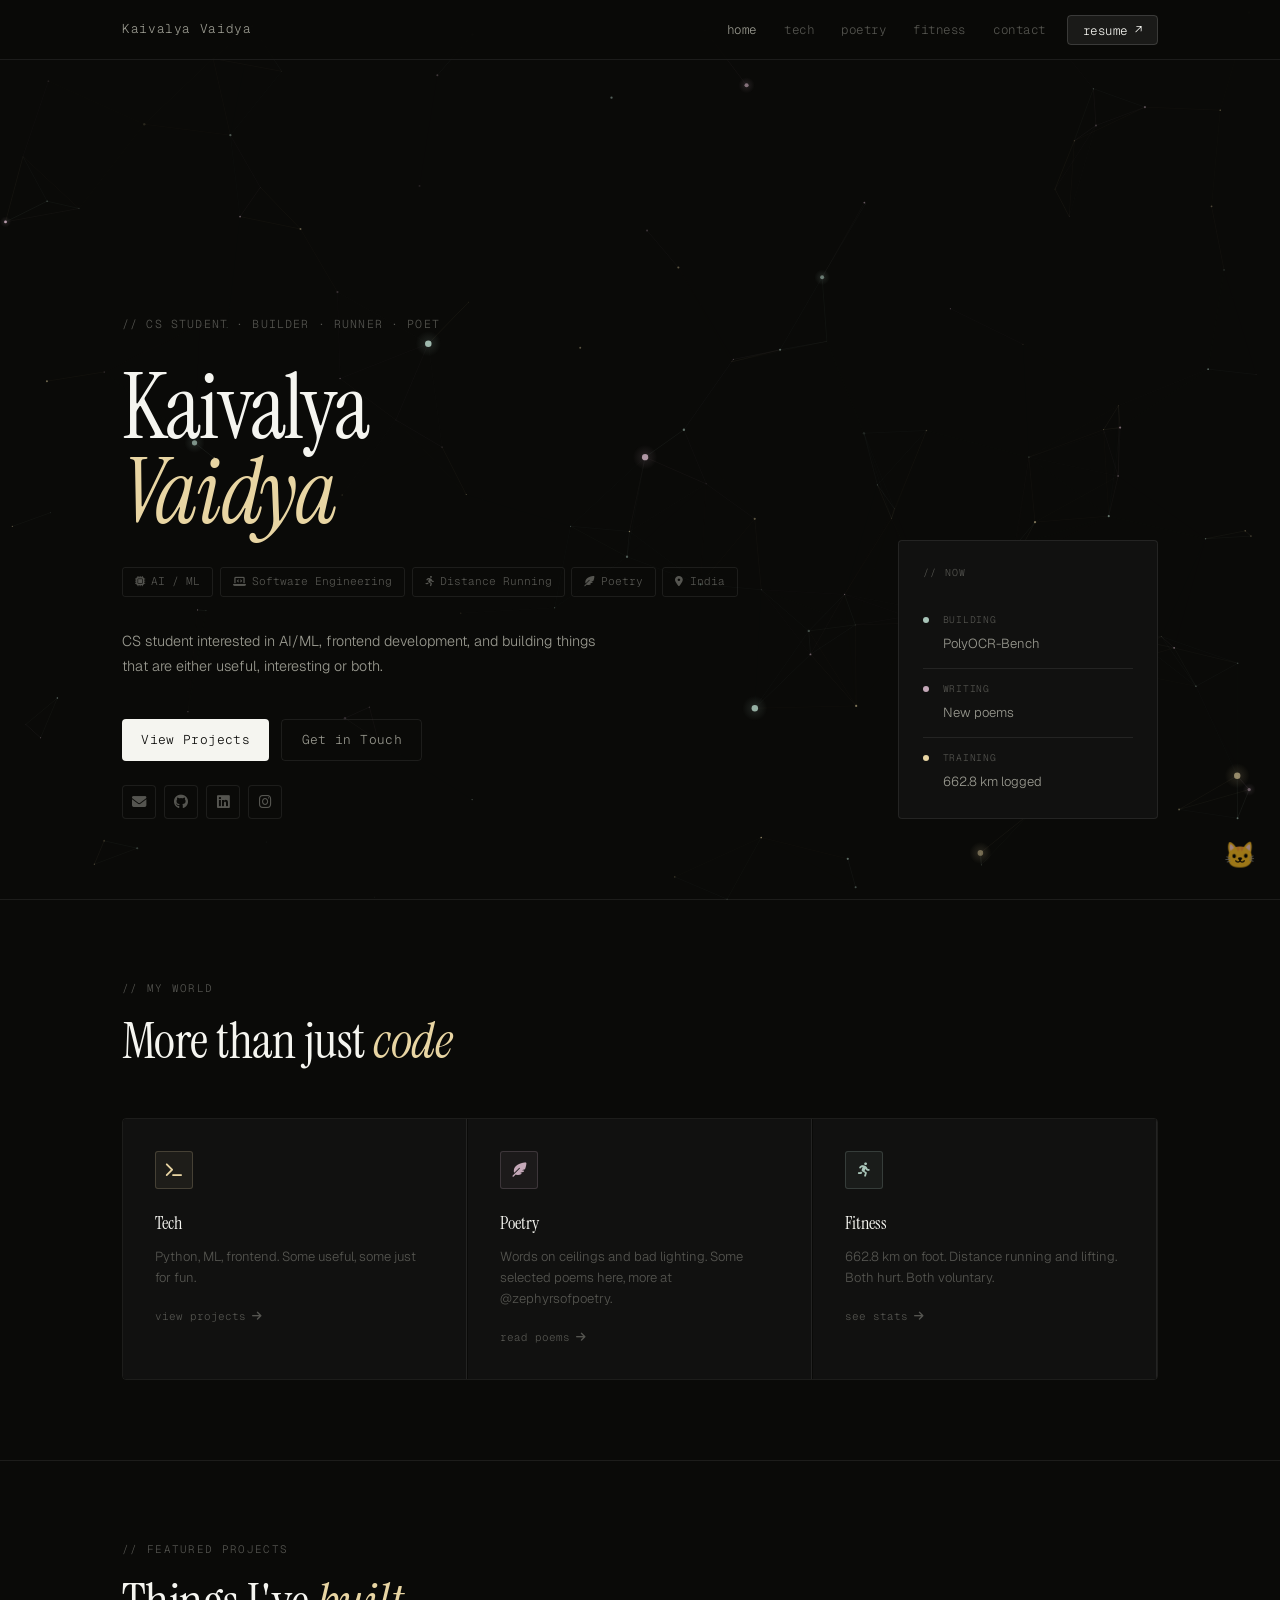
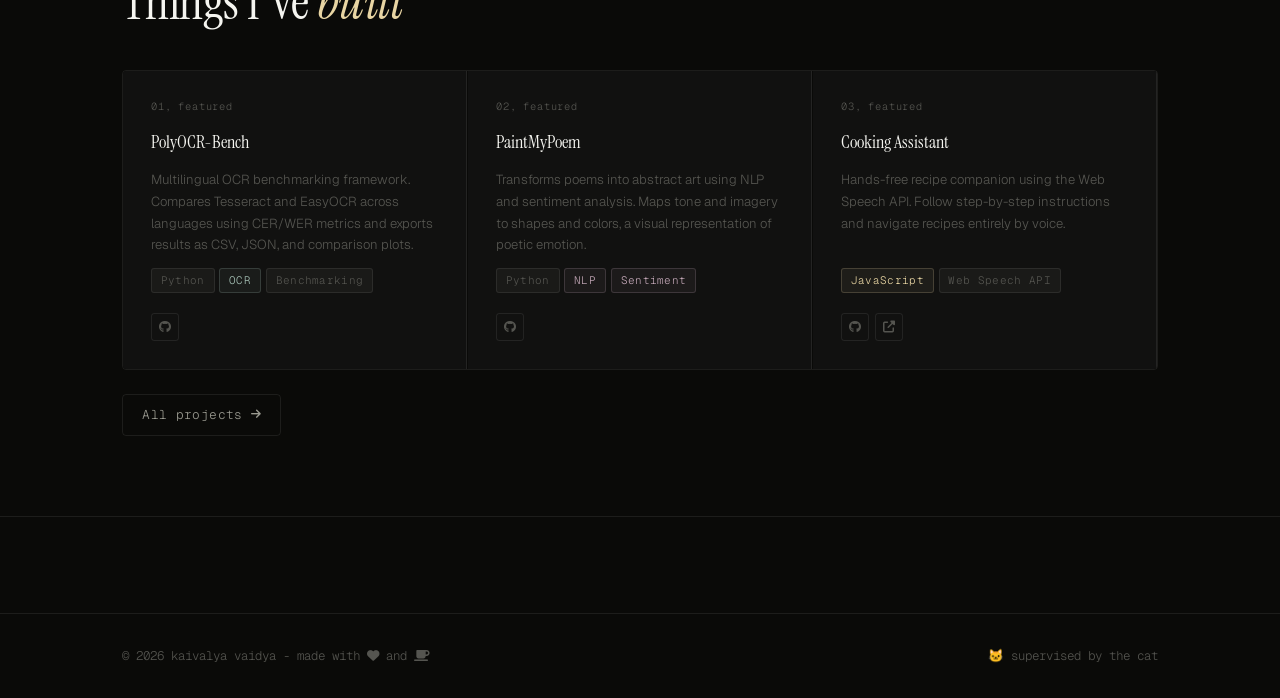
==== commit 299ffd5d: "add Microsoft Clarity analytics" ====
--- a/index.html
+++ b/index.html
@@ -414,6 +414,13 @@
 }
 
 </style>
+<script type="text/javascript">
+    (function(c,l,a,r,i,t,y){
+        c[a]=c[a]||function(){(c[a].q=c[a].q||[]).push(arguments)};
+        t=l.createElement(r);t.async=1;t.src="https://www.clarity.ms/tag/"+i;
+        y=l.getElementsByTagName(r)[0];y.parentNode.insertBefore(t,y);
+    })(window, document, "clarity", "script", "wzkdpv90pt");
+</script>
 </head>
 
 <body>
--- a/css/main.css
+++ b/css/main.css
@@ -185,4 +185,3 @@
   pointer-events: none;
   z-index: -1;
 }
-/* all direct body children sit above canvas */
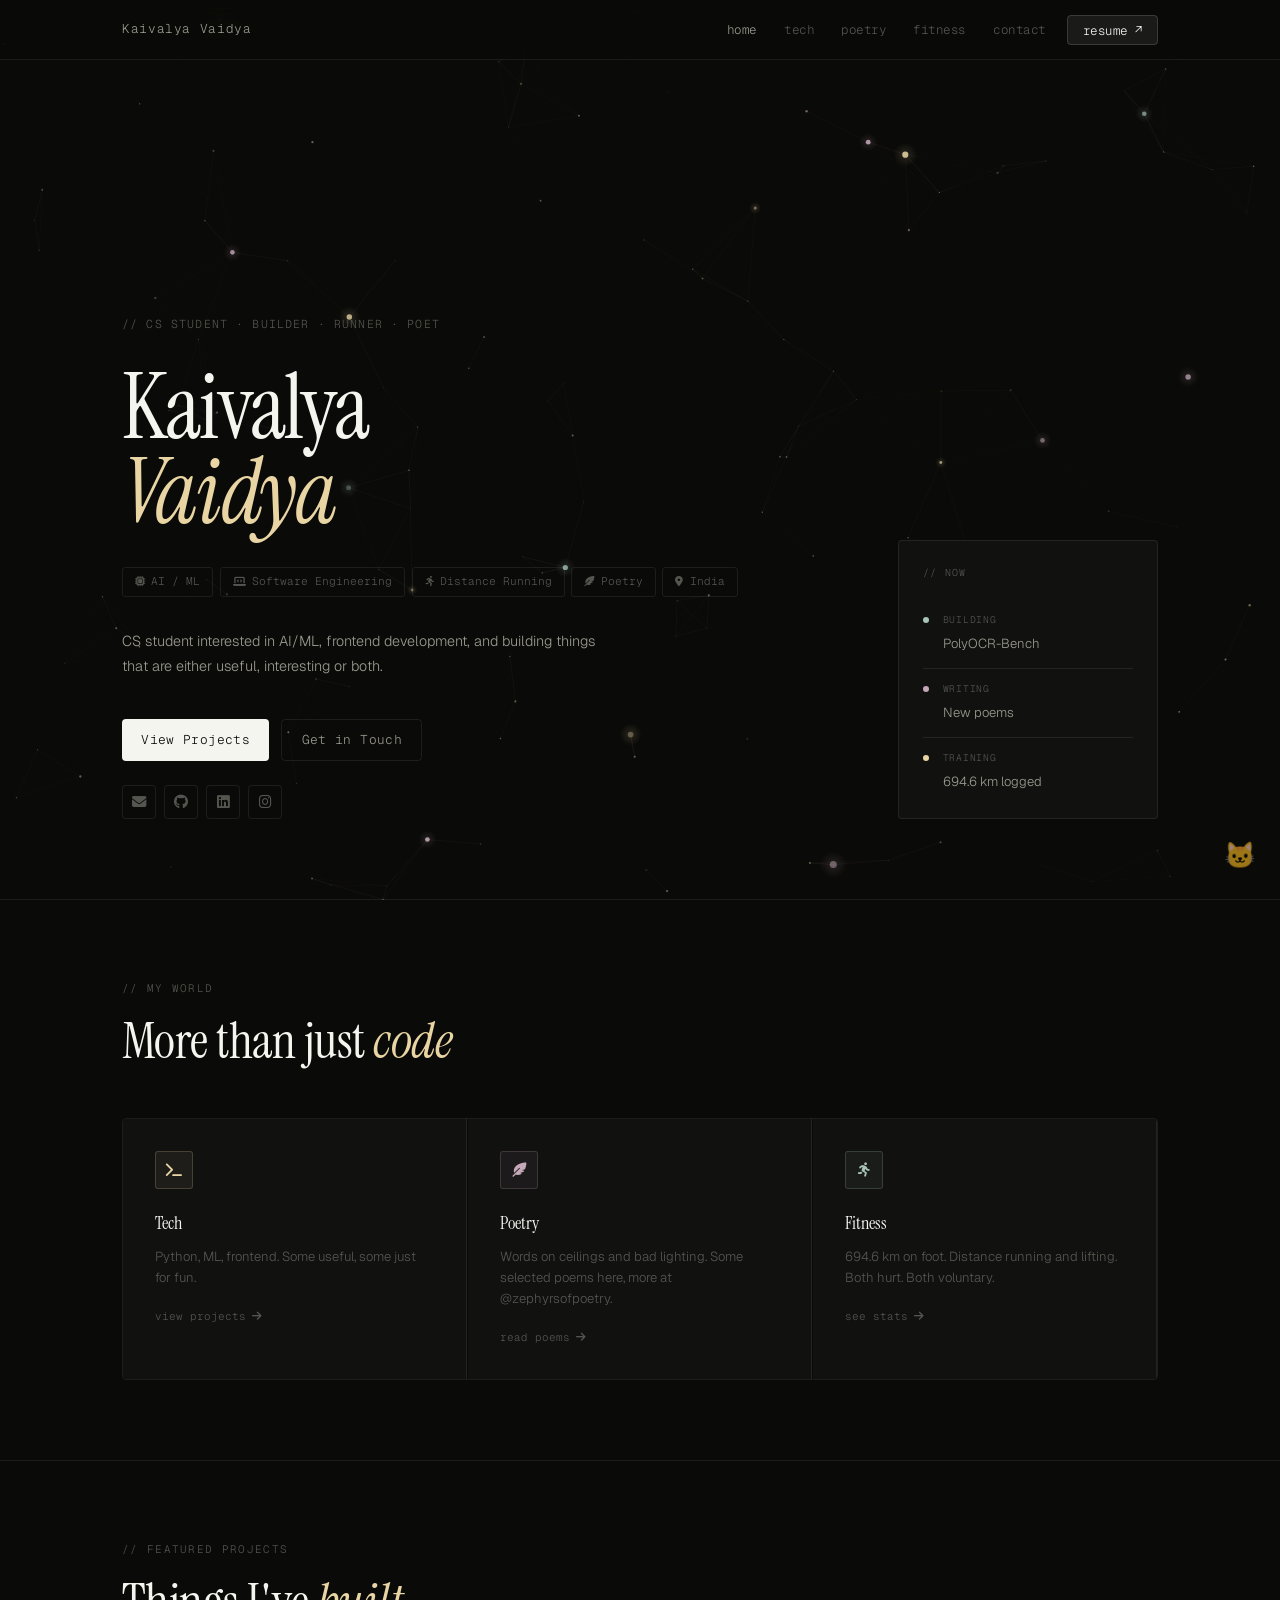
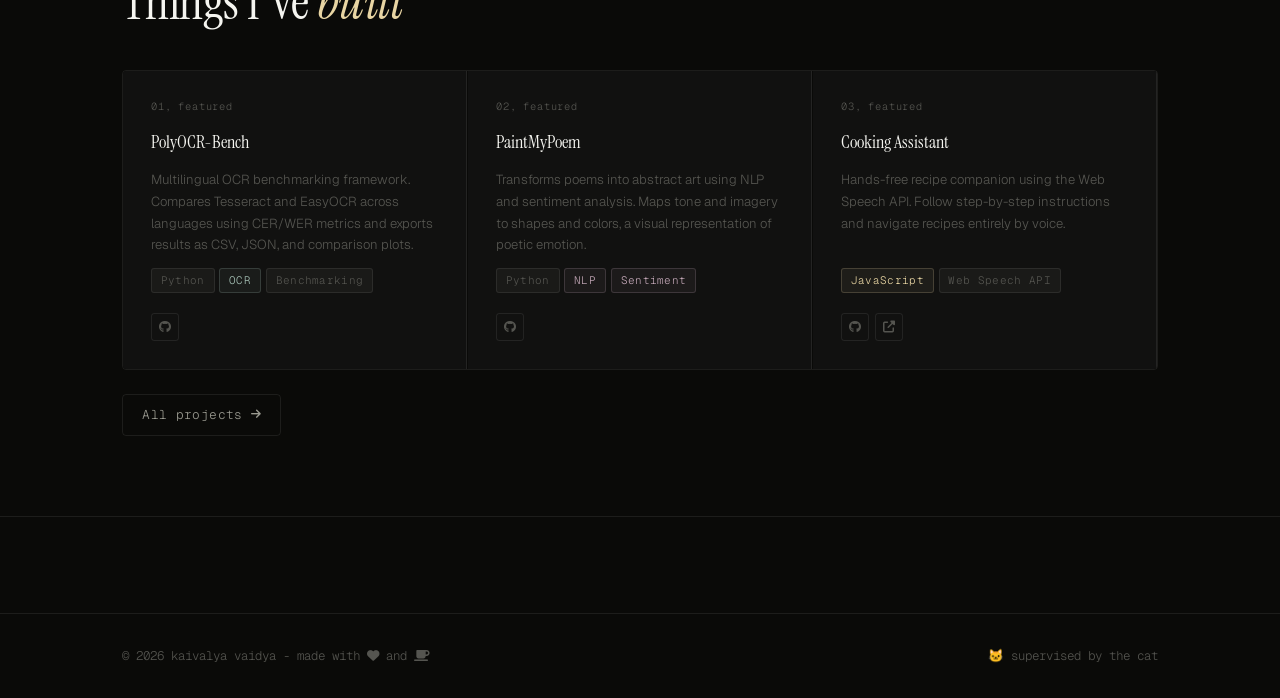
==== commit f997c66d: "stat update" ====
--- a/index.html
+++ b/index.html
@@ -511,7 +511,7 @@
 
         <div class="now-item-text">
           <small>training</small>
-          <span>662.8 km logged</span>
+          <span>694.6 km logged</span>
         </div>
       </div>
 
@@ -540,7 +540,7 @@
       <a href="pages/running.html" class="world-card fade-up">
         <div class="world-card-icon teal"><i class="fas fa-running"></i></div>
         <h3>Fitness</h3>
-        <p>662.8 km on foot. Distance running and lifting. Both hurt. Both voluntary.</p>
+        <p>694.6 km on foot. Distance running and lifting. Both hurt. Both voluntary.</p>
         <span class="world-link">see stats <i class="fas fa-arrow-right"></i></span>
       </a>
     </div>
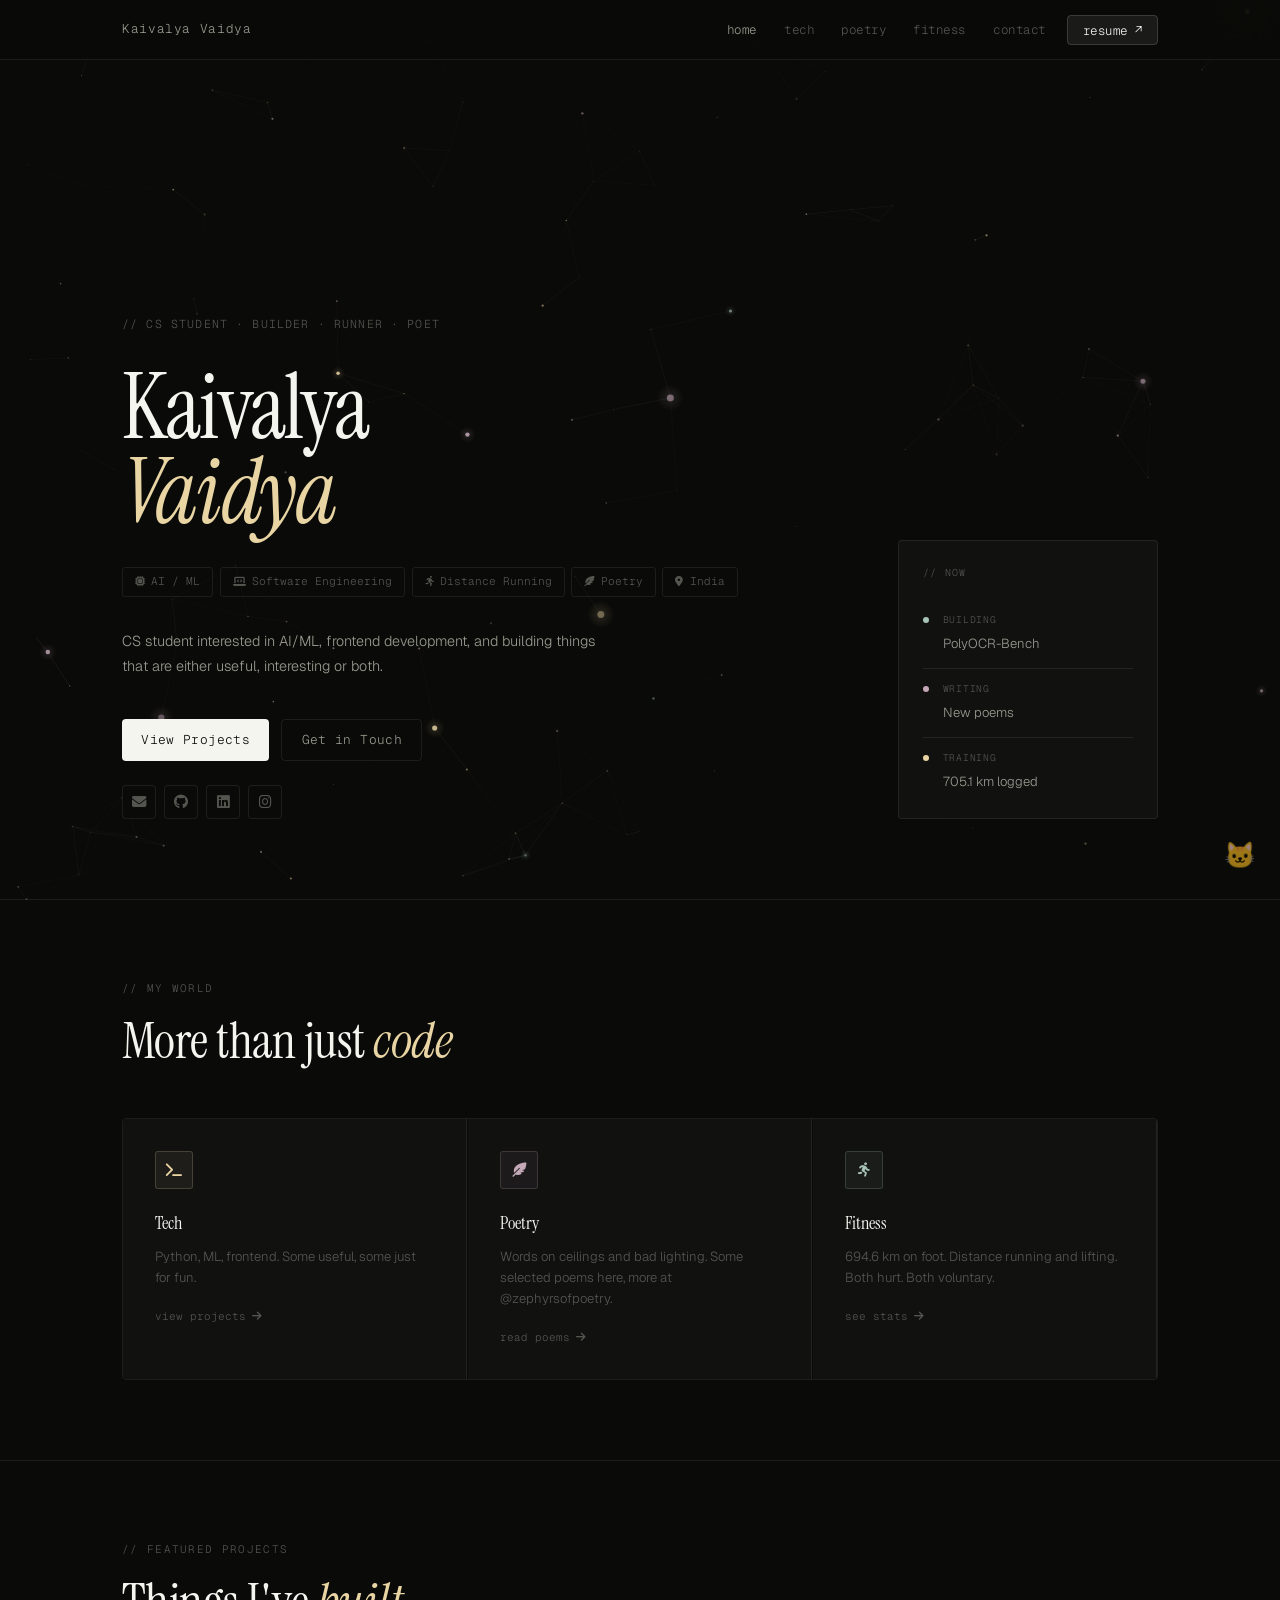
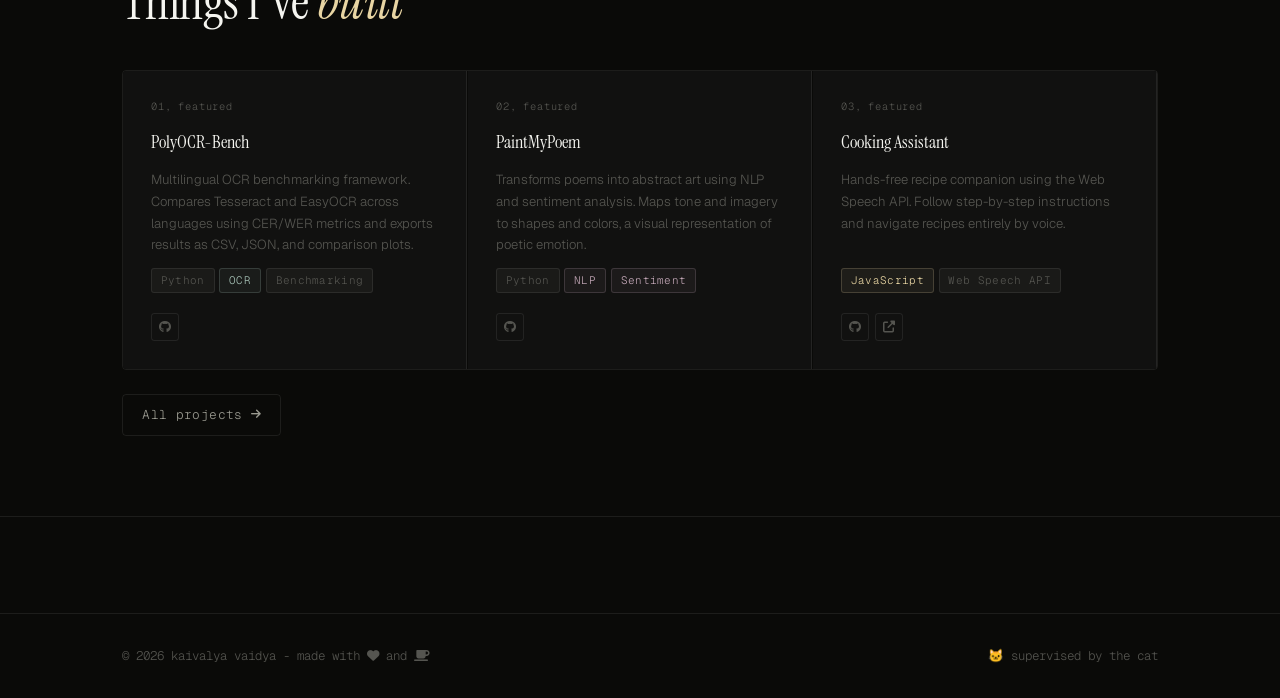
==== commit d5e68bdc: "link fixes" ====
--- a/index.html
+++ b/index.html
@@ -511,7 +511,7 @@
 
         <div class="now-item-text">
           <small>training</small>
-          <span>694.6 km logged</span>
+          <span>705.1 km logged</span>
         </div>
       </div>
 
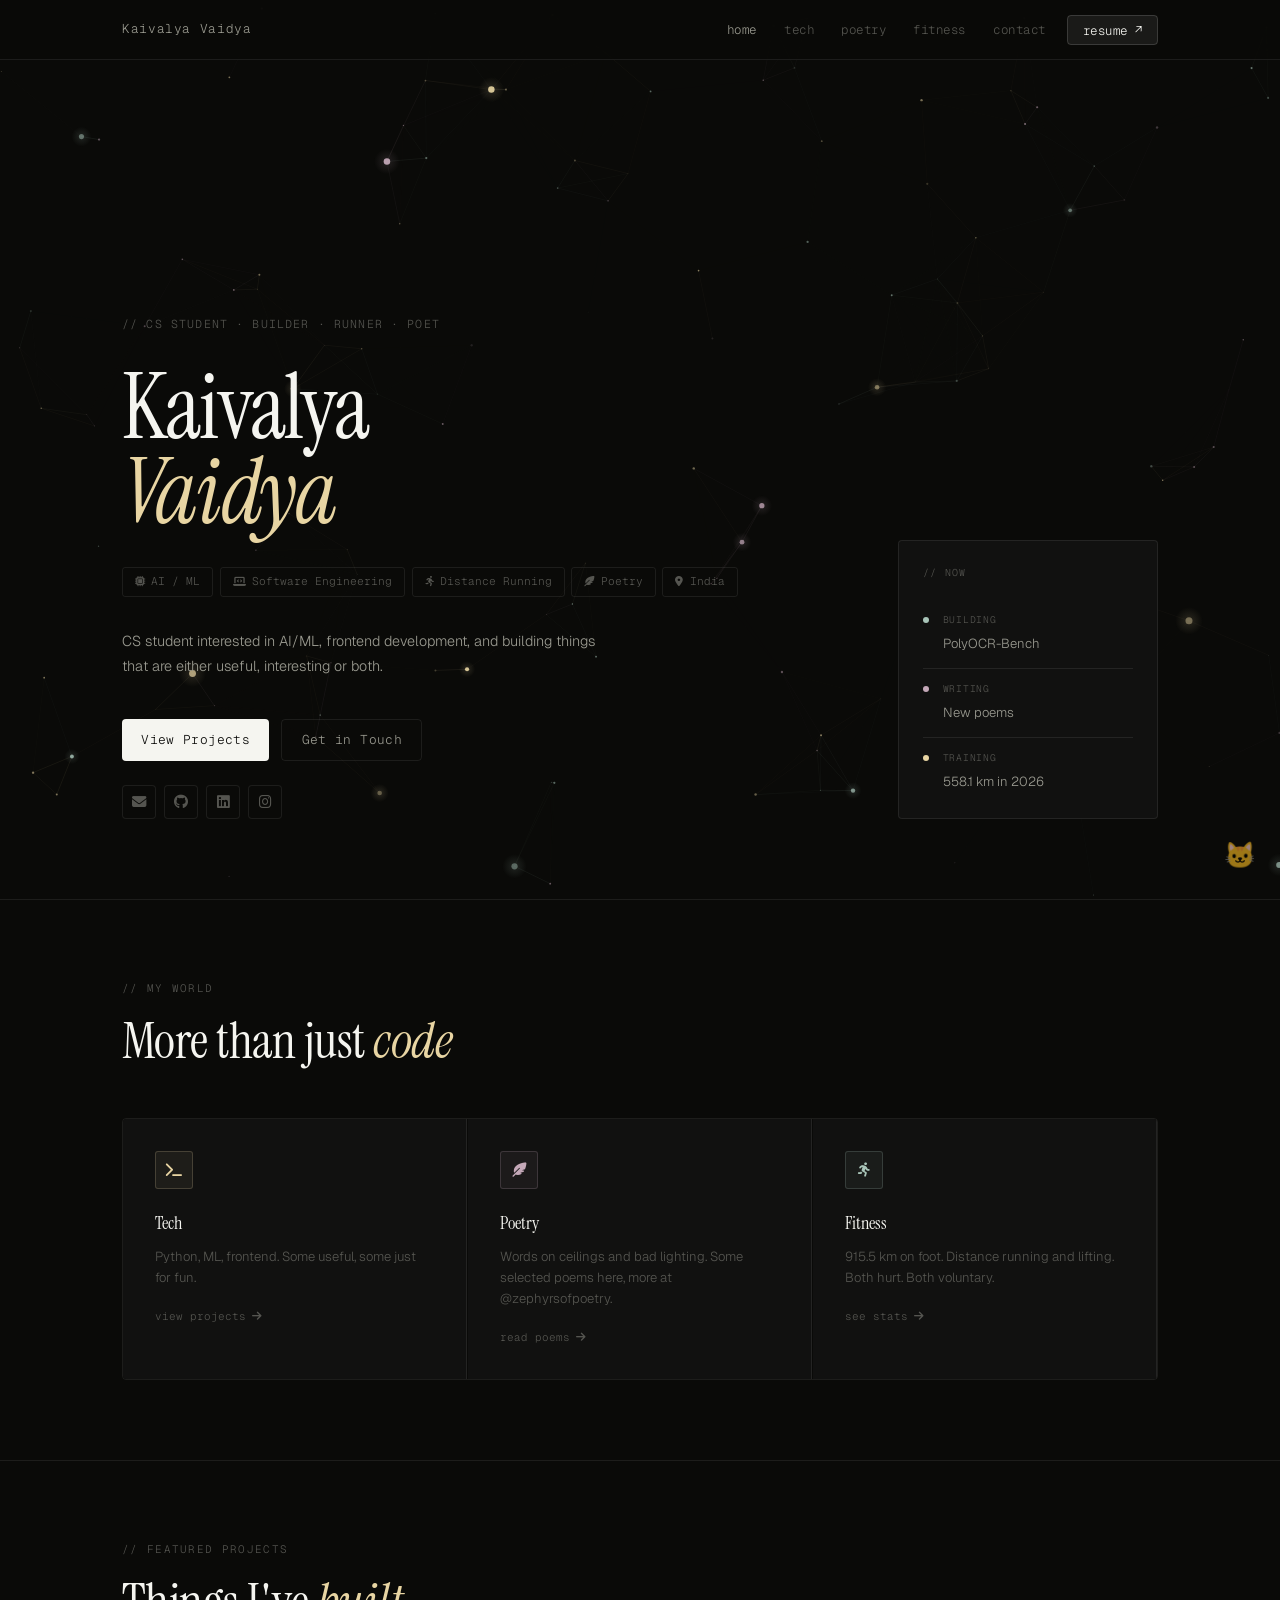
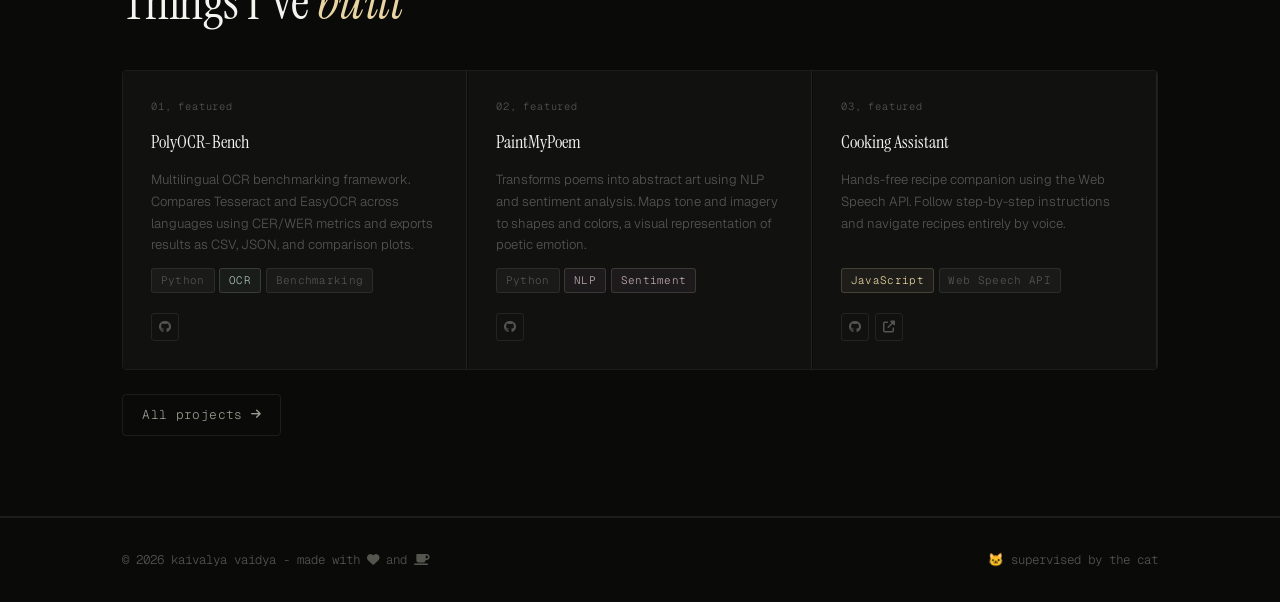
==== commit e7480a1f: "Update index.html" ====
--- a/index.html
+++ b/index.html
@@ -511,7 +511,7 @@
 
         <div class="now-item-text">
           <small>training</small>
-          <span>705.1 km logged</span>
+          <span>558.1 km in 2026</span>
         </div>
       </div>
 
@@ -540,7 +540,7 @@
       <a href="pages/running.html" class="world-card fade-up">
         <div class="world-card-icon teal"><i class="fas fa-running"></i></div>
         <h3>Fitness</h3>
-        <p>694.6 km on foot. Distance running and lifting. Both hurt. Both voluntary.</p>
+        <p>915.5 km on foot. Distance running and lifting. Both hurt. Both voluntary.</p>
         <span class="world-link">see stats <i class="fas fa-arrow-right"></i></span>
       </a>
     </div>
--- a/css/main.css
+++ b/css/main.css
@@ -129,7 +129,7 @@
 .social-links a:hover { border-color: var(--line-s); color: var(--t1); }
 
 /* ---- FOOTER ---- */
-footer { border-top: 1px solid var(--line); padding: 2rem 0; margin-top: 6rem; }
+footer { border-top: 1px solid var(--line); padding: 2rem 0; }
 .footer-inner {
   max-width: 1100px; margin: 0 auto; padding: 0 2rem;
   display: flex; justify-content: space-between; align-items: center;
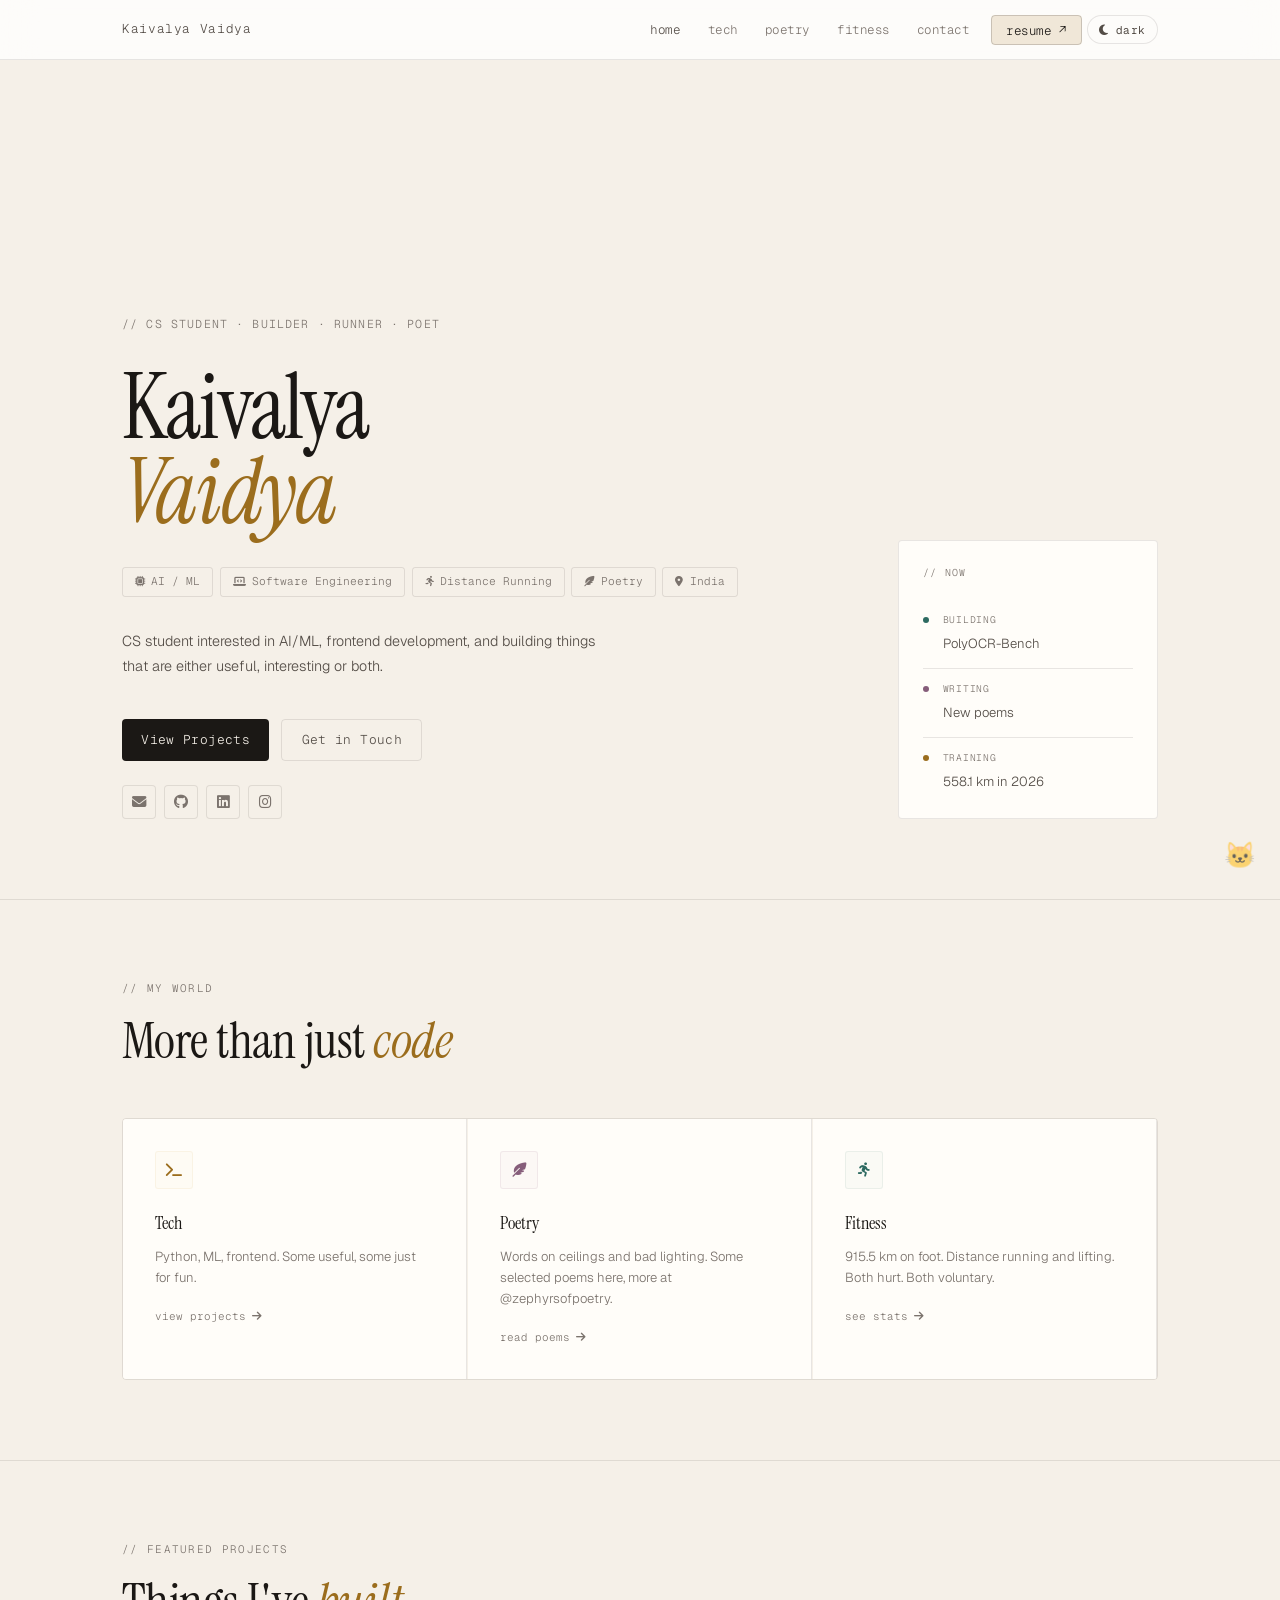
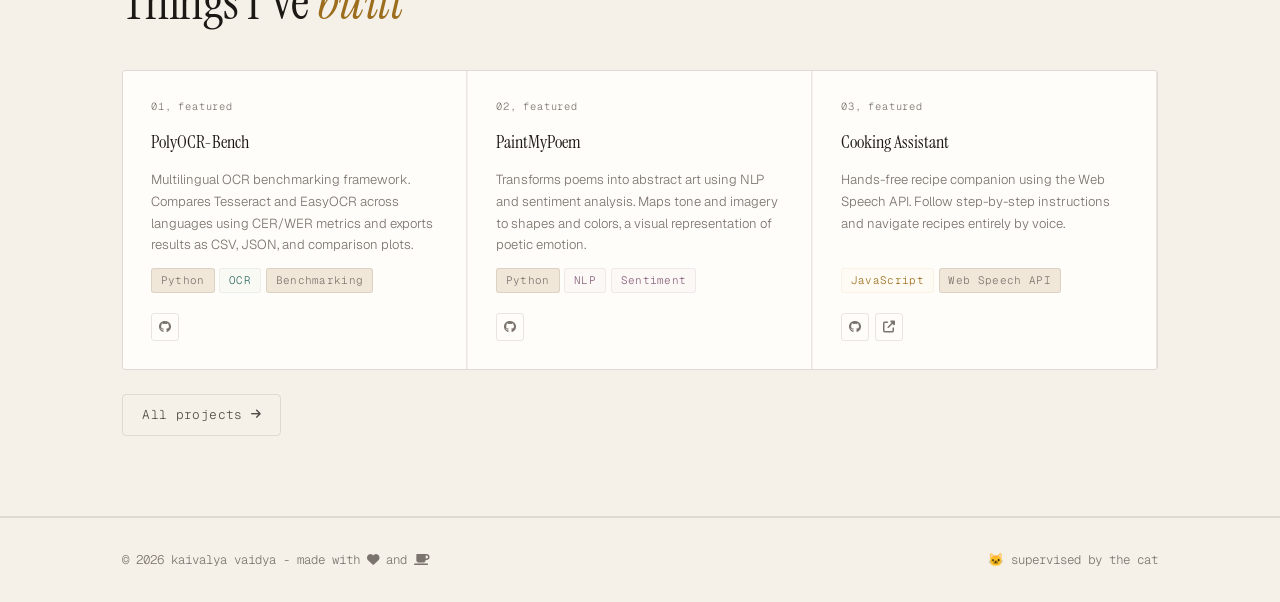
==== commit 178e388c: "light mode" ====
--- a/index.html
+++ b/index.html
@@ -1,8 +1,18 @@
 <!DOCTYPE html>
-<html lang="en" style="background:#0a0a08;">
+<html lang="en">
 <head>
 <meta charset="UTF-8">
 <meta name="viewport" content="width=device-width, initial-scale=1.0">
+<script>
+  (function () {
+    try {
+      const saved = localStorage.getItem('theme');
+      const prefersLight = window.matchMedia('(prefers-color-scheme: light)').matches;
+      const theme = saved || (prefersLight ? 'light' : 'dark');
+      document.documentElement.setAttribute('data-theme', theme);
+    } catch (error) {}
+  })();
+</script>
 
 <meta name="description" content="CS student building things in AI/ML and frontend. Runner, poet, based in India.">
 <meta name="keywords" content="Kaivalya Vaidya, kayvour, AI ML, frontend developer, Python, portfolio">
--- a/css/main.css
+++ b/css/main.css
@@ -15,16 +15,34 @@
   --teal:      #a8c4b8;
   --mauve:     #c4a8b8;
   --nav-h:     60px;
+  --nav-bg:    rgba(10,10,8,0.82);
+  --modal-backdrop: rgba(10,10,8,0.85);
+}
+
+html[data-theme="light"] {
+  --bg:        #f5f0e8;
+  --bg-2:      #fffdf9;
+  --bg-3:      #f0e7d8;
+  --line:      rgba(29,25,22,0.10);
+  --line-s:    rgba(29,25,22,0.18);
+  --t1:        #1b1815;
+  --t2:        #534c46;
+  --t3:        #7b736d;
+  --gold:      #9b6d1d;
+  --teal:      #2d6a61;
+  --mauve:     #865d7a;
+  --nav-bg:    rgba(255,255,255,0.76);
+  --modal-backdrop: rgba(27,24,21,0.28);
 }
 
 ::-webkit-scrollbar       { width: 3px; }
 ::-webkit-scrollbar-track { background: transparent; }
 ::-webkit-scrollbar-thumb { background: var(--line-s); border-radius: 2px; }
-html { scroll-behavior: smooth; background: #0a0a08; }
+html { scroll-behavior: smooth; background: var(--bg); }
 
 body {
   font-family: 'Geist', sans-serif;
-  background: transparent;
+  background: var(--bg);
   color: var(--t1);
   line-height: 1.6;
   min-height: 100vh;
@@ -35,7 +53,7 @@
 nav {
   position: fixed; top: 0; width: 100%;
   height: var(--nav-h);
-  background: rgba(10,10,8,0.82);
+  background: var(--nav-bg);
   backdrop-filter: blur(18px);
   -webkit-backdrop-filter: blur(18px);
   border-bottom: 1px solid var(--line);
@@ -62,6 +80,19 @@
 }
 .nav-links a:hover { color: var(--t1); }
 .nav-links a.active { color: var(--t2); }
+.nav-item { display: flex; align-items: center; }
+.theme-toggle {
+  display: inline-flex; align-items: center; gap: 0.45rem;
+  padding: 0.4rem 0.7rem; margin-left: 0.35rem;
+  border-radius: 999px; border: 1px solid var(--line);
+  background: rgba(255,255,255,0.02); color: var(--t2);
+  font-size: 0.7rem; font-family: 'Geist Mono', monospace;
+  letter-spacing: 0.04em; cursor: pointer; transition: all 0.2s ease;
+}
+.theme-toggle:hover {
+  border-color: var(--line-s); color: var(--t1); background: var(--bg-2);
+}
+.theme-toggle i { font-size: 0.75rem; }
 .nav-pill {
   color: var(--t1) !important;
   background: var(--bg-3) !important;
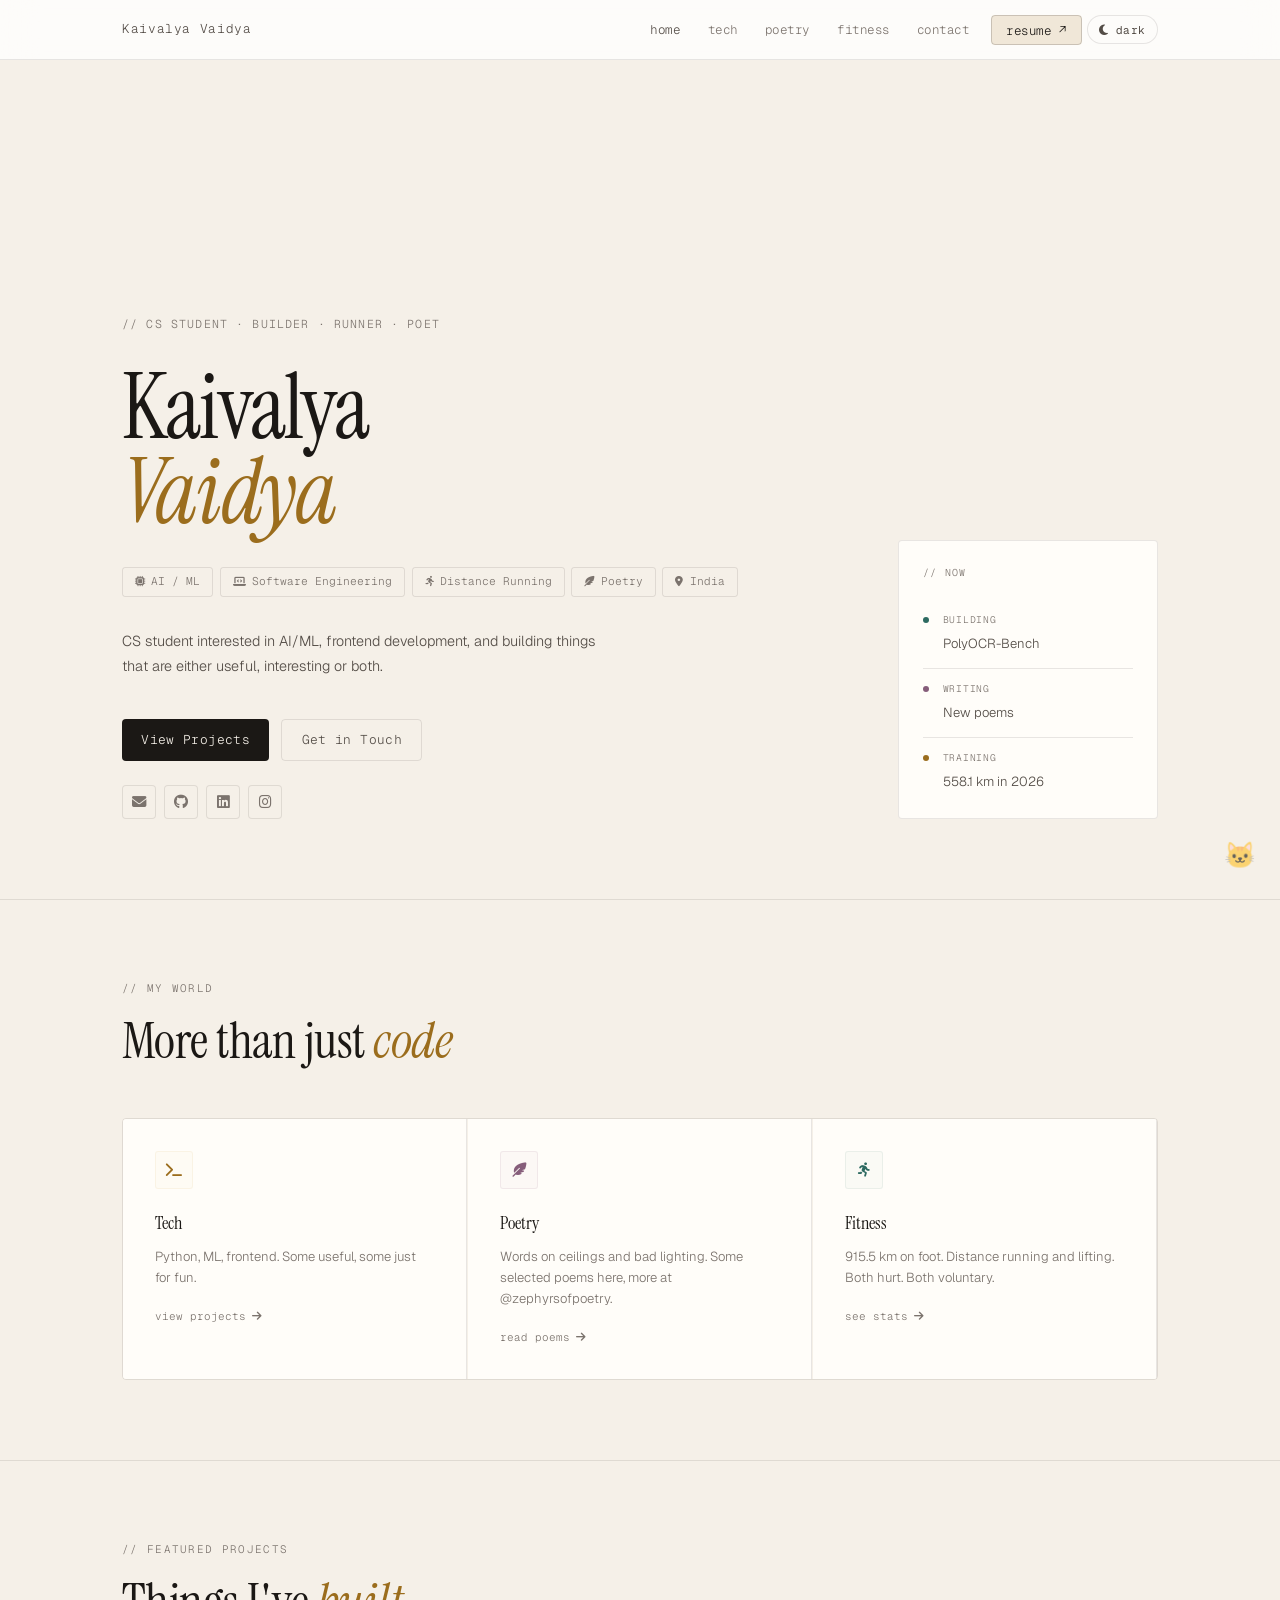
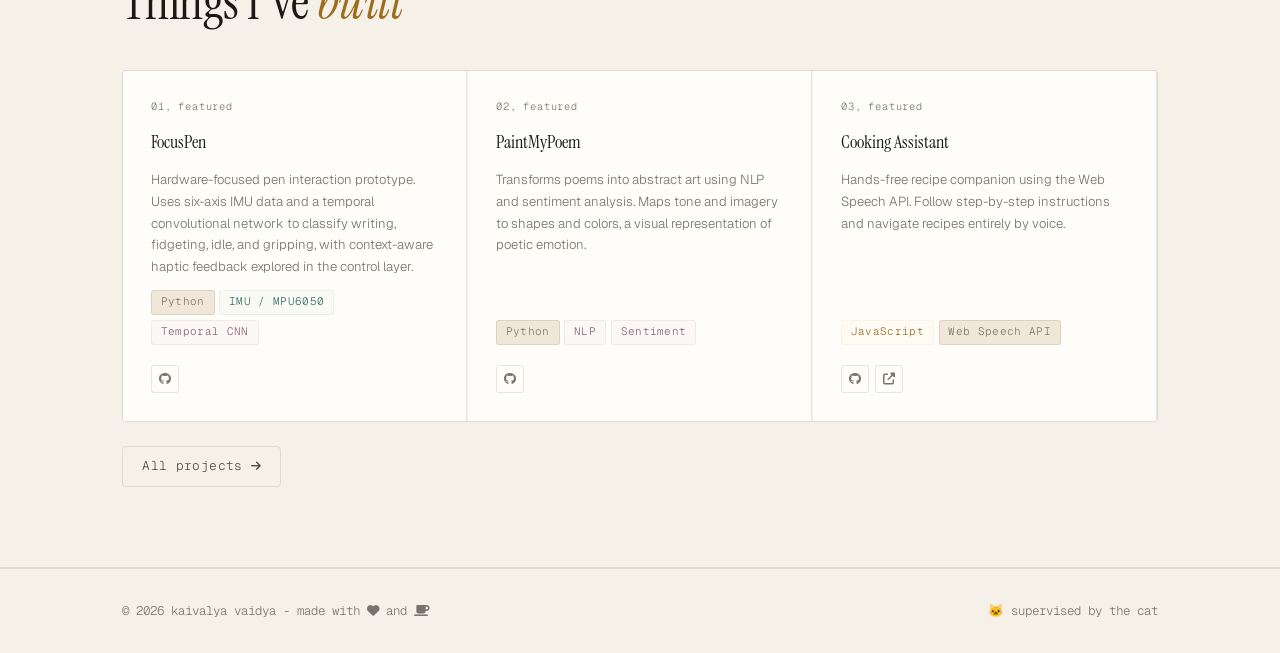
==== commit 9ef8c5c2: "add proj" ====
--- a/index.html
+++ b/index.html
@@ -564,13 +564,13 @@
     <div class="projects-row">
       <div class="proj-card fade-up">
         <div class="proj-num">01, featured</div>
-        <div class="proj-name">PolyOCR-Bench</div>
-        <p class="proj-desc">Multilingual OCR benchmarking framework. Compares Tesseract and EasyOCR across languages using CER/WER metrics and exports results as CSV, JSON, and comparison plots.</p>
+        <div class="proj-name">FocusPen</div>
+        <p class="proj-desc">Hardware-focused pen interaction prototype. Uses six-axis IMU data and a temporal convolutional network to classify writing, fidgeting, idle, and gripping, with context-aware haptic feedback explored in the control layer.</p>
         <div class="proj-tags">
-          <span class="tag">Python</span><span class="tag cool">OCR</span><span class="tag">Benchmarking</span>
+          <span class="tag">Python</span><span class="tag cool">IMU / MPU6050</span><span class="tag soft">Temporal CNN</span>
         </div>
         <div class="proj-links">
-          <a href="https://github.com/kayvour/poly-ocr" target="_blank"><i class="fab fa-github"></i></a>
+          <a href="https://github.com/kayvour/FocusPen" target="_blank" rel="noopener" aria-label="FocusPen on GitHub"><i class="fab fa-github"></i></a>
         </div>
       </div>
       <div class="proj-card fade-up">
